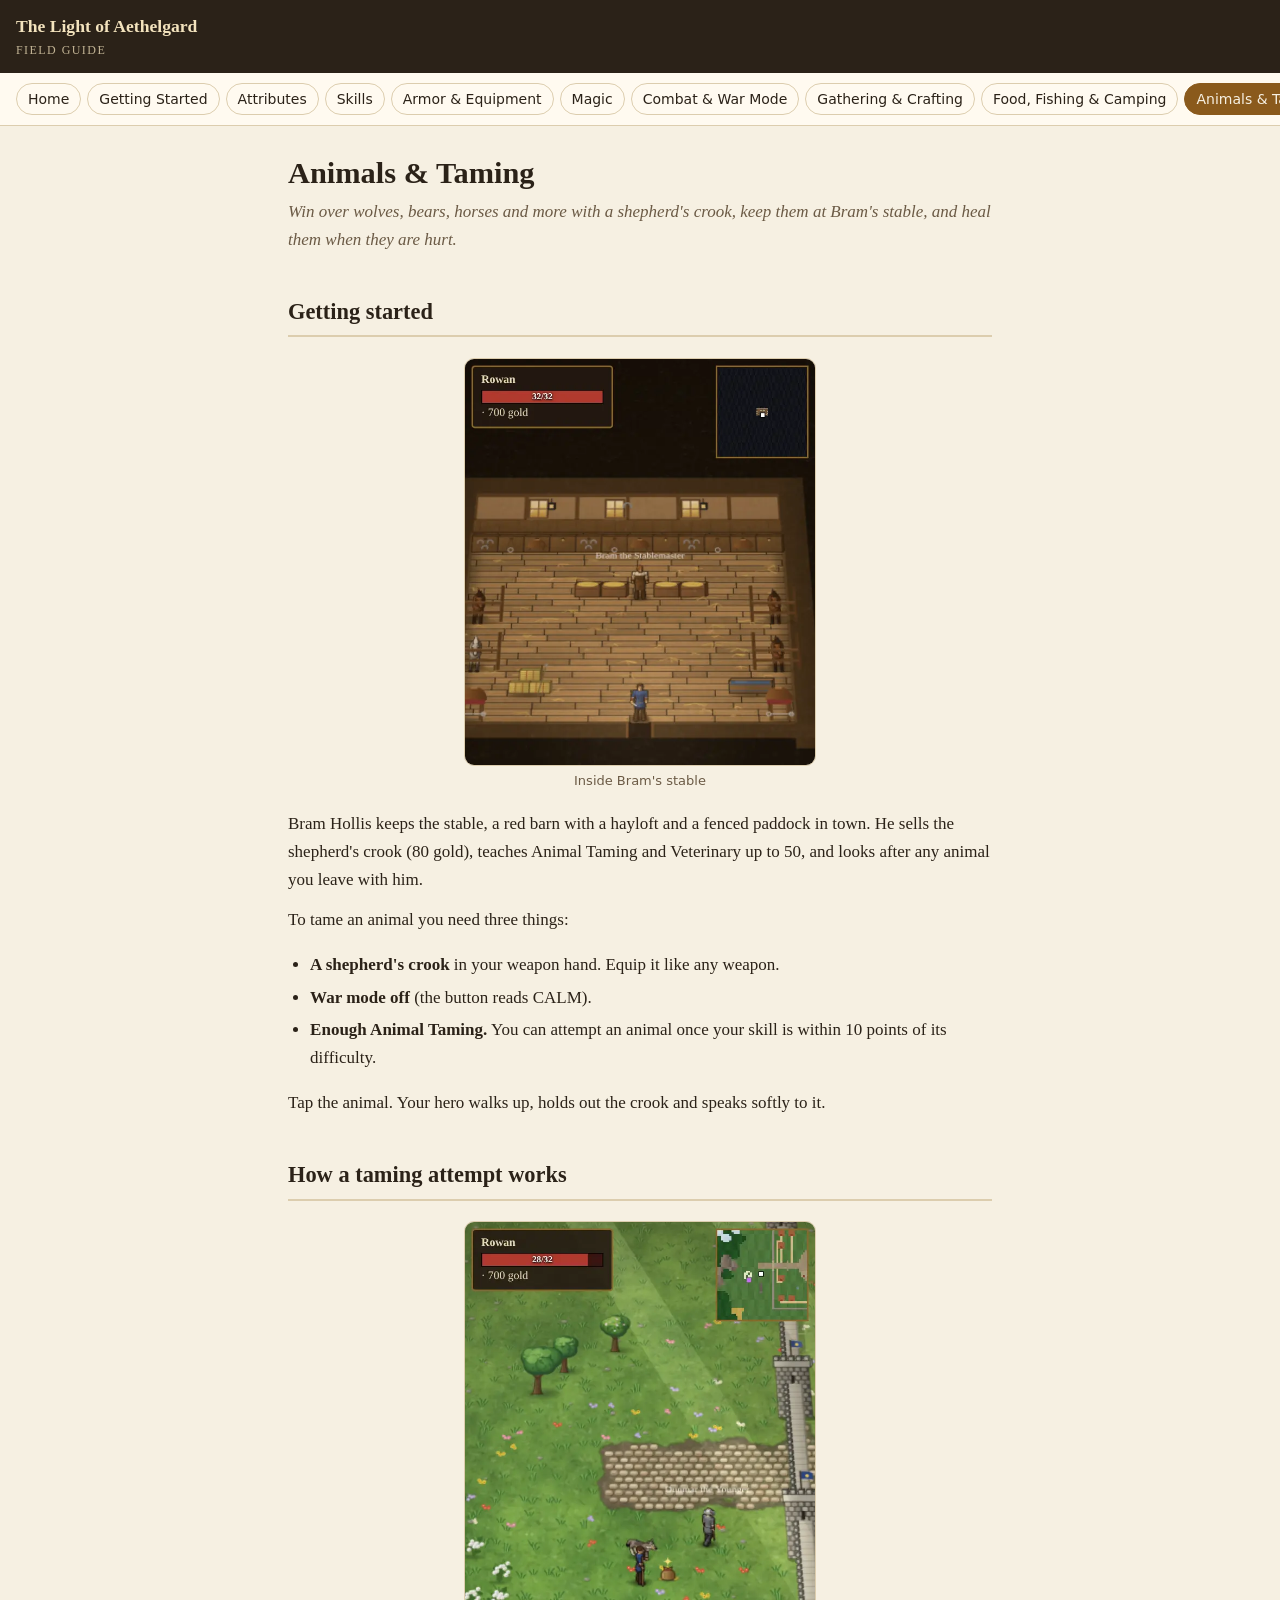
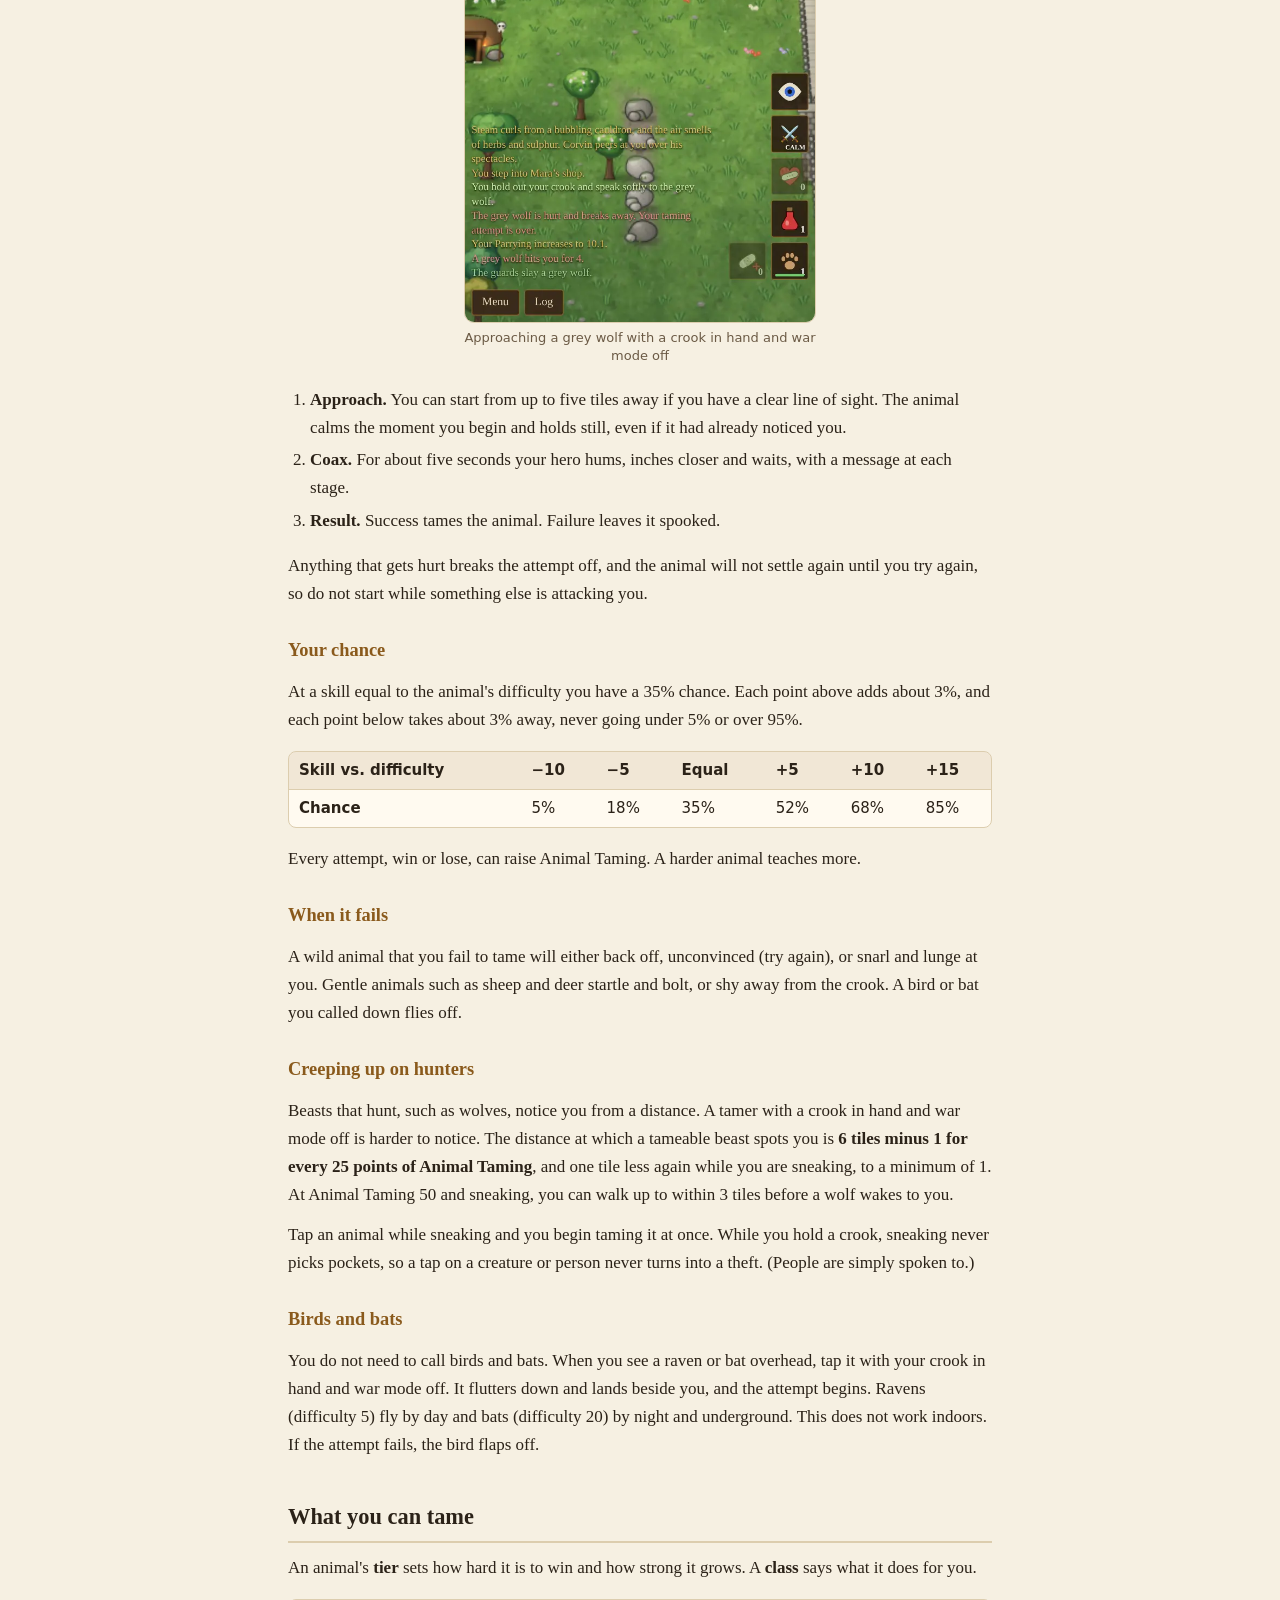
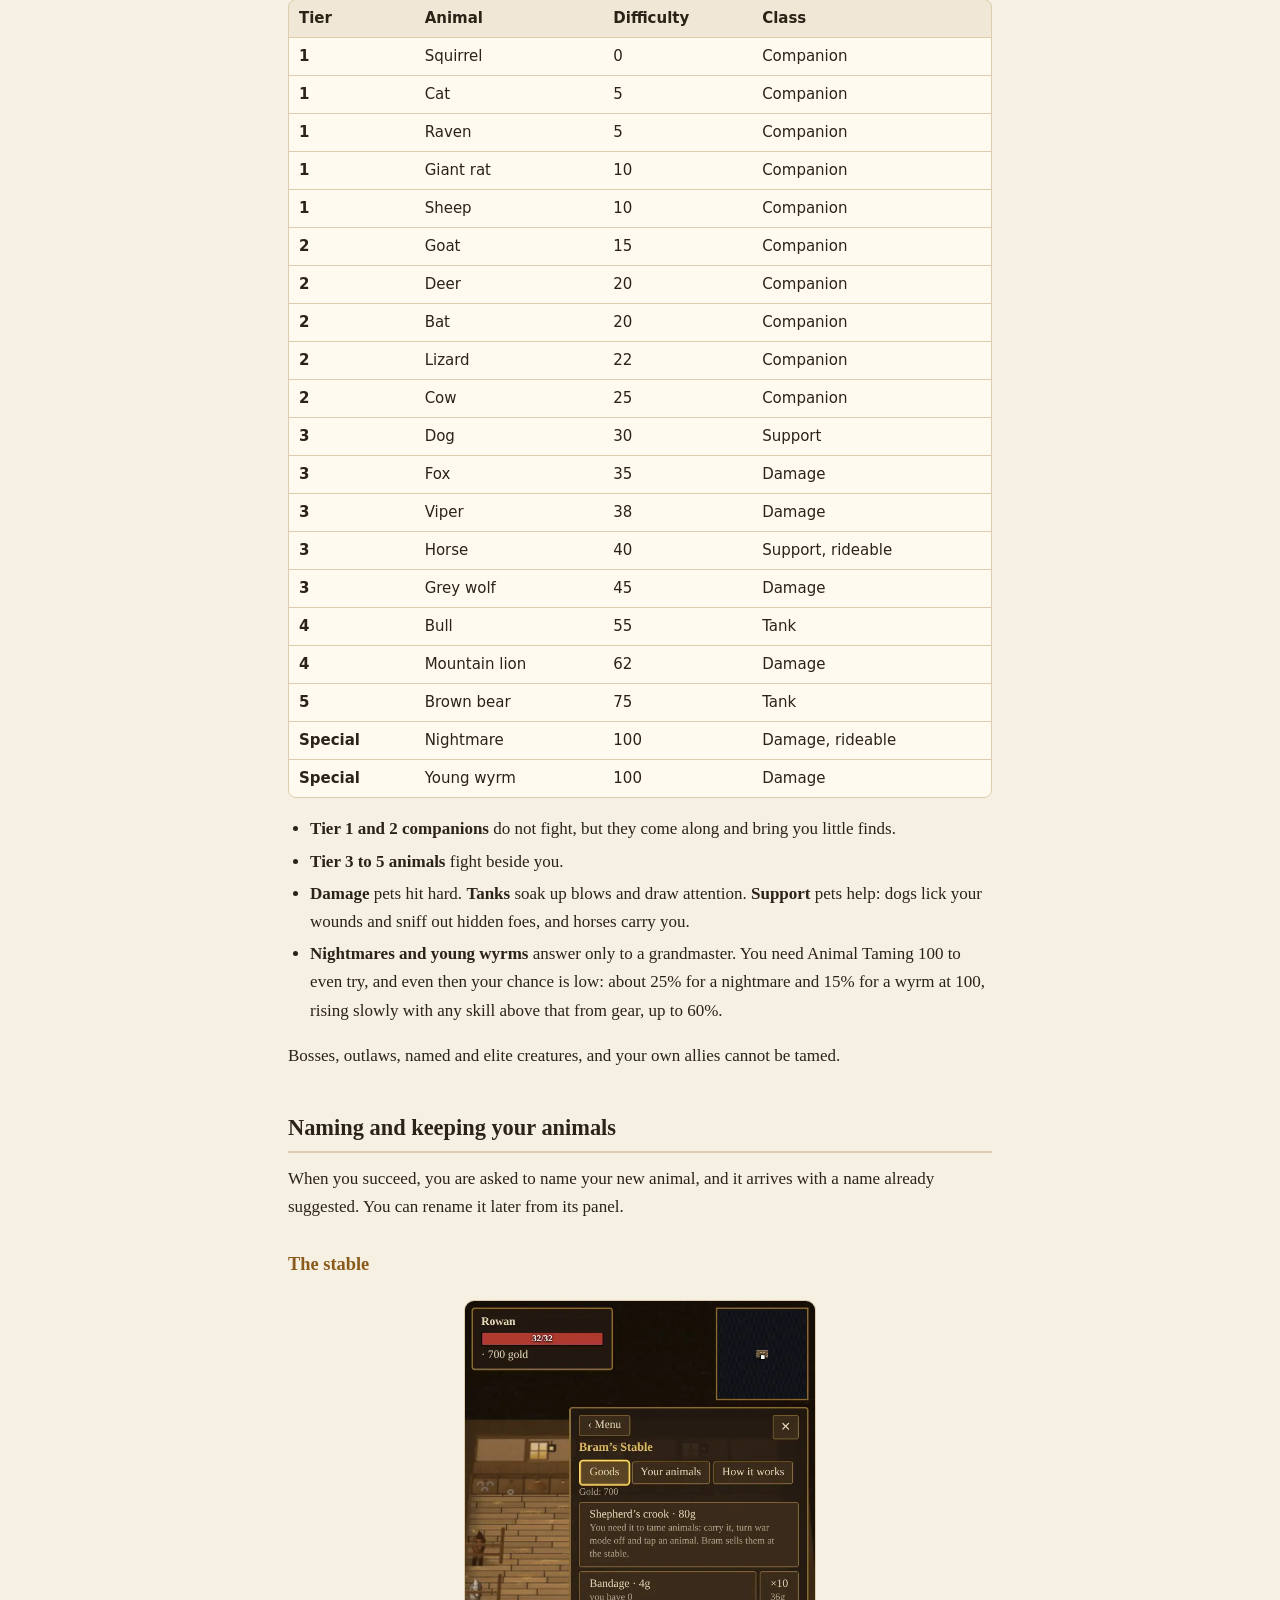
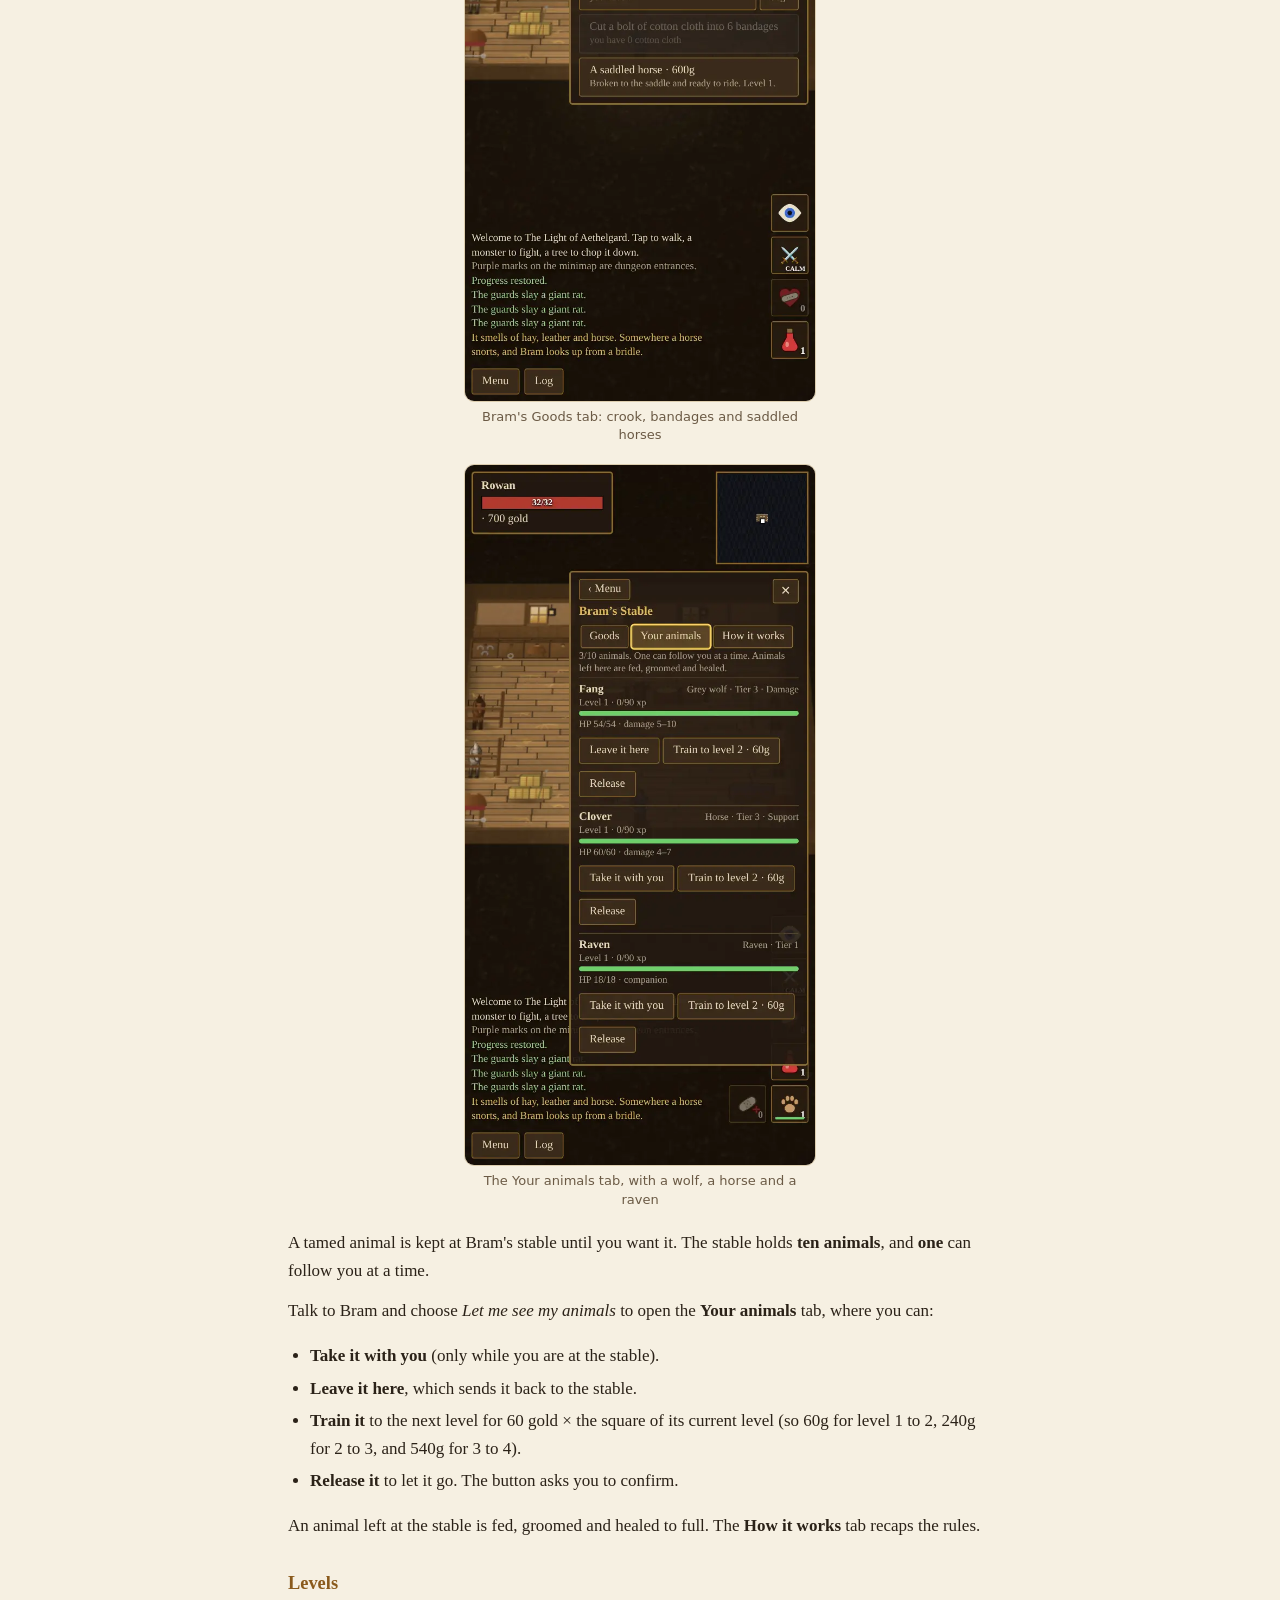
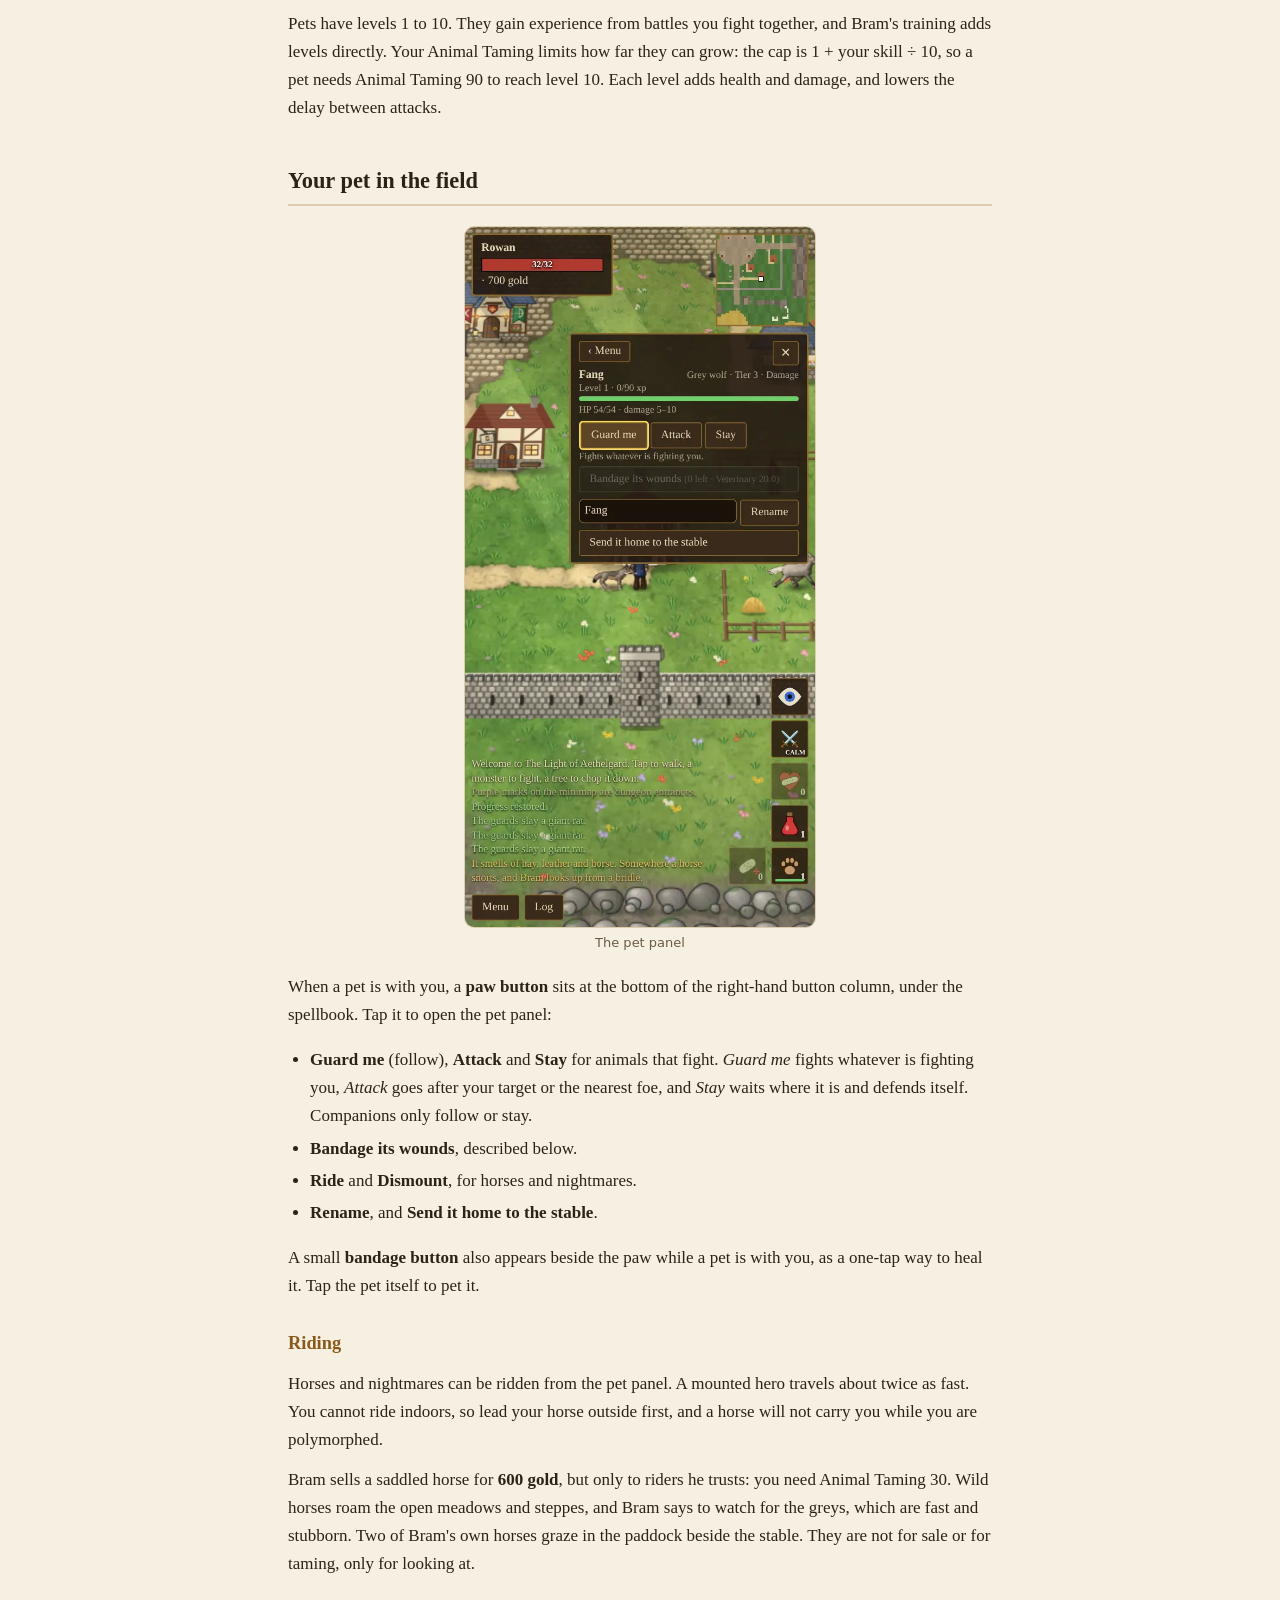
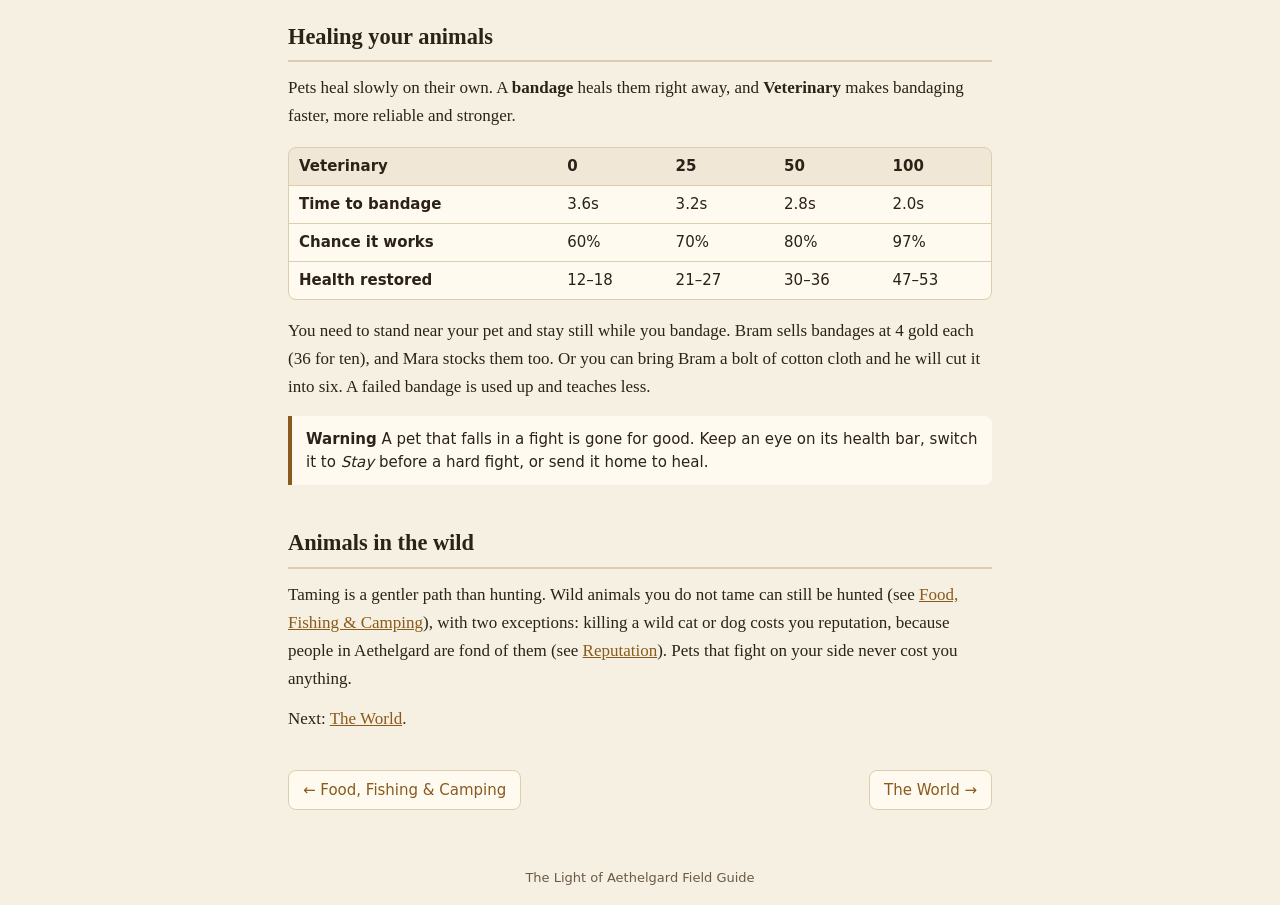
==== animals.html @ 57de9edd "Wiki rewrite with new screenshots" ====
<!doctype html><html lang="en"><head><meta charset="utf-8"><meta name="viewport" content="width=device-width,initial-scale=1"><title>Animals &amp; Taming · The Light of Aethelgard Field Guide</title><meta name="description" content="Win over wolves, bears, horses and more with a shepherd&#x27;s crook, keep them at Bram&#x27;s stable, and heal them when they are hurt."><link rel="stylesheet" href="style.css"></head><body>
<header><a class="brand" href="index.html">The Light of Aethelgard<span>Field Guide</span></a></header>
<nav class="chap"><a href="index.html">Home</a><a href="getting-started.html">Getting Started</a><a href="attributes.html">Attributes</a><a href="skills.html">Skills</a><a href="equipment.html">Armor & Equipment</a><a href="magic.html">Magic</a><a href="combat.html">Combat & War Mode</a><a href="crafting.html">Gathering & Crafting</a><a href="survival.html">Food, Fishing & Camping</a><a href="animals.html" class=on>Animals & Taming</a><a href="world.html">The World</a><a href="reputation.html">Reputation</a><a href="people.html">People of Aethelgard</a></nav><main><h1>Animals &amp; Taming</h1><p class="lead">Win over wolves, bears, horses and more with a shepherd&#x27;s crook, keep them at Bram&#x27;s stable, and heal them when they are hurt.</p>
<h2>Getting started</h2>
<figure><img src="in_stable.webp" alt="Inside Bram&#x27;s stable" loading="lazy"><figcaption>Inside Bram&#x27;s stable</figcaption></figure>
<p>Bram Hollis keeps the stable, a red barn with a hayloft and a fenced paddock in town. He sells the shepherd's crook (80 gold), teaches Animal Taming and Veterinary up to 50, and looks after any animal you leave with him.</p>
<p>To tame an animal you need three things:</p>
<ul><li><b>A shepherd's crook</b> in your weapon hand. Equip it like any weapon.</li><li><b>War mode off</b> (the button reads CALM).</li><li><b>Enough Animal Taming.</b> You can attempt an animal once your skill is within 10 points of its difficulty.</li></ul>
<p>Tap the animal. Your hero walks up, holds out the crook and speaks softly to it.</p>
<h2>How a taming attempt works</h2>
<figure><img src="taming.webp" alt="Approaching a grey wolf with a crook in hand and war mode off" loading="lazy"><figcaption>Approaching a grey wolf with a crook in hand and war mode off</figcaption></figure>
<ol><li><b>Approach.</b> You can start from up to five tiles away if you have a clear line of sight. The animal calms the moment you begin and holds still, even if it had already noticed you.</li><li><b>Coax.</b> For about five seconds your hero hums, inches closer and waits, with a message at each stage.</li><li><b>Result.</b> Success tames the animal. Failure leaves it spooked.</li></ol>
<p>Anything that gets hurt breaks the attempt off, and the animal will not settle again until you try again, so do not start while something else is attacking you.</p>
<h3>Your chance</h3>
<p>At a skill equal to the animal's difficulty you have a 35% chance. Each point above adds about 3%, and each point below takes about 3% away, never going under 5% or over 95%.</p>
<div class="tbl"><table><thead><tr><th>Skill vs. difficulty</th><th>−10</th><th>−5</th><th>Equal</th><th>+5</th><th>+10</th><th>+15</th></tr></thead><tbody><tr><td>Chance</td><td>5%</td><td>18%</td><td>35%</td><td>52%</td><td>68%</td><td>85%</td></tr></tbody></table></div>
<p>Every attempt, win or lose, can raise Animal Taming. A harder animal teaches more.</p>
<h3>When it fails</h3>
<p>A wild animal that you fail to tame will either back off, unconvinced (try again), or snarl and lunge at you. Gentle animals such as sheep and deer startle and bolt, or shy away from the crook. A bird or bat you called down flies off.</p>
<h3>Creeping up on hunters</h3>
<p>Beasts that hunt, such as wolves, notice you from a distance. A tamer with a crook in hand and war mode off is harder to notice. The distance at which a tameable beast spots you is <b>6 tiles minus 1 for every 25 points of Animal Taming</b>, and one tile less again while you are sneaking, to a minimum of 1. At Animal Taming 50 and sneaking, you can walk up to within 3 tiles before a wolf wakes to you.</p>
<p>Tap an animal while sneaking and you begin taming it at once. While you hold a crook, sneaking never picks pockets, so a tap on a creature or person never turns into a theft. (People are simply spoken to.)</p>
<h3>Birds and bats</h3>
<p>You do not need to call birds and bats. When you see a raven or bat overhead, tap it with your crook in hand and war mode off. It flutters down and lands beside you, and the attempt begins. Ravens (difficulty 5) fly by day and bats (difficulty 20) by night and underground. This does not work indoors. If the attempt fails, the bird flaps off.</p>
<h2>What you can tame</h2>
<p>An animal's <b>tier</b> sets how hard it is to win and how strong it grows. A <b>class</b> says what it does for you.</p>
<div class="tbl"><table><thead><tr><th>Tier</th><th>Animal</th><th>Difficulty</th><th>Class</th></tr></thead><tbody><tr><td>1</td><td>Squirrel</td><td>0</td><td>Companion</td></tr><tr><td>1</td><td>Cat</td><td>5</td><td>Companion</td></tr><tr><td>1</td><td>Raven</td><td>5</td><td>Companion</td></tr><tr><td>1</td><td>Giant rat</td><td>10</td><td>Companion</td></tr><tr><td>1</td><td>Sheep</td><td>10</td><td>Companion</td></tr><tr><td>2</td><td>Goat</td><td>15</td><td>Companion</td></tr><tr><td>2</td><td>Deer</td><td>20</td><td>Companion</td></tr><tr><td>2</td><td>Bat</td><td>20</td><td>Companion</td></tr><tr><td>2</td><td>Lizard</td><td>22</td><td>Companion</td></tr><tr><td>2</td><td>Cow</td><td>25</td><td>Companion</td></tr><tr><td>3</td><td>Dog</td><td>30</td><td>Support</td></tr><tr><td>3</td><td>Fox</td><td>35</td><td>Damage</td></tr><tr><td>3</td><td>Viper</td><td>38</td><td>Damage</td></tr><tr><td>3</td><td>Horse</td><td>40</td><td>Support, rideable</td></tr><tr><td>3</td><td>Grey wolf</td><td>45</td><td>Damage</td></tr><tr><td>4</td><td>Bull</td><td>55</td><td>Tank</td></tr><tr><td>4</td><td>Mountain lion</td><td>62</td><td>Damage</td></tr><tr><td>5</td><td>Brown bear</td><td>75</td><td>Tank</td></tr><tr><td>Special</td><td>Nightmare</td><td>100</td><td>Damage, rideable</td></tr><tr><td>Special</td><td>Young wyrm</td><td>100</td><td>Damage</td></tr></tbody></table></div>
<ul><li><b>Tier 1 and 2 companions</b> do not fight, but they come along and bring you little finds.</li><li><b>Tier 3 to 5 animals</b> fight beside you.</li><li><b>Damage</b> pets hit hard. <b>Tanks</b> soak up blows and draw attention. <b>Support</b> pets help: dogs lick your wounds and sniff out hidden foes, and horses carry you.</li><li><b>Nightmares and young wyrms</b> answer only to a grandmaster. You need Animal Taming 100 to even try, and even then your chance is low: about 25% for a nightmare and 15% for a wyrm at 100, rising slowly with any skill above that from gear, up to 60%.</li></ul>
<p>Bosses, outlaws, named and elite creatures, and your own allies cannot be tamed.</p>
<h2>Naming and keeping your animals</h2>
<p>When you succeed, you are asked to name your new animal, and it arrives with a name already suggested. You can rename it later from its panel.</p>
<h3>The stable</h3>
<figure><img src="stable_goods.webp" alt="Bram&#x27;s Goods tab: crook, bandages and saddled horses" loading="lazy"><figcaption>Bram&#x27;s Goods tab: crook, bandages and saddled horses</figcaption></figure>
<figure><img src="stable_animals.webp" alt="The Your animals tab, with a wolf, a horse and a raven" loading="lazy"><figcaption>The Your animals tab, with a wolf, a horse and a raven</figcaption></figure>
<p>A tamed animal is kept at Bram's stable until you want it. The stable holds <b>ten animals</b>, and <b>one</b> can follow you at a time.</p>
<p>Talk to Bram and choose <i>Let me see my animals</i> to open the <b>Your animals</b> tab, where you can:</p>
<ul><li><b>Take it with you</b> (only while you are at the stable).</li><li><b>Leave it here</b>, which sends it back to the stable.</li><li><b>Train it</b> to the next level for 60 gold × the square of its current level (so 60g for level 1 to 2, 240g for 2 to 3, and 540g for 3 to 4).</li><li><b>Release it</b> to let it go. The button asks you to confirm.</li></ul>
<p>An animal left at the stable is fed, groomed and healed to full. The <b>How it works</b> tab recaps the rules.</p>
<h3>Levels</h3>
<p>Pets have levels 1 to 10. They gain experience from battles you fight together, and Bram's training adds levels directly. Your Animal Taming limits how far they can grow: the cap is 1 + your skill ÷ 10, so a pet needs Animal Taming 90 to reach level 10. Each level adds health and damage, and lowers the delay between attacks.</p>
<h2>Your pet in the field</h2>
<figure><img src="pet_panel.webp" alt="The pet panel" loading="lazy"><figcaption>The pet panel</figcaption></figure>
<p>When a pet is with you, a <b>paw button</b> sits at the bottom of the right-hand button column, under the spellbook. Tap it to open the pet panel:</p>
<ul><li><b>Guard me</b> (follow), <b>Attack</b> and <b>Stay</b> for animals that fight. <i>Guard me</i> fights whatever is fighting you, <i>Attack</i> goes after your target or the nearest foe, and <i>Stay</i> waits where it is and defends itself. Companions only follow or stay.</li><li><b>Bandage its wounds</b>, described below.</li><li><b>Ride</b> and <b>Dismount</b>, for horses and nightmares.</li><li><b>Rename</b>, and <b>Send it home to the stable</b>.</li></ul>
<p>A small <b>bandage button</b> also appears beside the paw while a pet is with you, as a one-tap way to heal it. Tap the pet itself to pet it.</p>
<h3>Riding</h3>
<p>Horses and nightmares can be ridden from the pet panel. A mounted hero travels about twice as fast. You cannot ride indoors, so lead your horse outside first, and a horse will not carry you while you are polymorphed.</p>
<p>Bram sells a saddled horse for <b>600 gold</b>, but only to riders he trusts: you need Animal Taming 30. Wild horses roam the open meadows and steppes, and Bram says to watch for the greys, which are fast and stubborn. Two of Bram's own horses graze in the paddock beside the stable. They are not for sale or for taming, only for looking at.</p>
<h2>Healing your animals</h2>
<p>Pets heal slowly on their own. A <b>bandage</b> heals them right away, and <b>Veterinary</b> makes bandaging faster, more reliable and stronger.</p>
<div class="tbl"><table><thead><tr><th>Veterinary</th><th>0</th><th>25</th><th>50</th><th>100</th></tr></thead><tbody><tr><td>Time to bandage</td><td>3.6s</td><td>3.2s</td><td>2.8s</td><td>2.0s</td></tr><tr><td>Chance it works</td><td>60%</td><td>70%</td><td>80%</td><td>97%</td></tr><tr><td>Health restored</td><td>12–18</td><td>21–27</td><td>30–36</td><td>47–53</td></tr></tbody></table></div>
<p>You need to stand near your pet and stay still while you bandage. Bram sells bandages at 4 gold each (36 for ten), and Mara stocks them too. Or you can bring Bram a bolt of cotton cloth and he will cut it into six. A failed bandage is used up and teaches less.</p>
<div class="note"><b>Warning</b> A pet that falls in a fight is gone for good. Keep an eye on its health bar, switch it to <i>Stay</i> before a hard fight, or send it home to heal.</div>
<h2>Animals in the wild</h2>
<p>Taming is a gentler path than hunting. Wild animals you do not tame can still be hunted (see <a href="survival.html">Food, Fishing & Camping</a>), with two exceptions: killing a wild cat or dog costs you reputation, because people in Aethelgard are fond of them (see <a href="reputation.html">Reputation</a>). Pets that fight on your side never cost you anything.</p>
<p>Next: <a href="world.html">The World</a>.</p>
<div class="pn"><a class="prev" href="survival.html">← Food, Fishing & Camping</a><a class="next" href="world.html">The World →</a></div></main><footer>The Light of Aethelgard Field Guide</footer></body></html>
---- style.css ----
:root{--bg:#f6f0e2;--fg:#2b2218;--mut:#6b5a45;--acc:#8a5a1c;--card:#fffaf0;--line:#dccdae;--hd:#2b2218;--hdfg:#f3e3bd}
@media(prefers-color-scheme:dark){:root{--bg:#17120c;--fg:#eadfc8;--mut:#a89878;--acc:#e0b060;--card:#211a11;--line:#3a2e1e;--hd:#0f0b07;--hdfg:#f3e3bd}}
*{box-sizing:border-box}html{-webkit-text-size-adjust:100%}
body{margin:0;background:var(--bg);color:var(--fg);font:17px/1.65 Georgia,"Times New Roman",serif}
header{background:var(--hd);padding:12px 16px}
.brand{color:var(--hdfg);text-decoration:none;font-weight:bold;font-size:1.1rem}
.brand span{display:block;font-size:.75rem;font-weight:normal;letter-spacing:.12em;text-transform:uppercase;opacity:.75}
.chap{display:flex;gap:6px;overflow-x:auto;padding:10px 16px;border-bottom:1px solid var(--line);background:var(--card);white-space:nowrap}
.chap a{font:14px/1 system-ui,sans-serif;padding:8px 11px;border:1px solid var(--line);border-radius:999px;color:var(--fg);text-decoration:none}
.chap a.on{background:var(--acc);border-color:var(--acc);color:var(--bg)}
main{max-width:46rem;margin:0 auto;padding:20px 16px 40px}
h1{font-size:1.9rem;line-height:1.2;margin:.3em 0 .2em}
.lead{color:var(--mut);font-style:italic;margin-top:0}
h2{font-size:1.4rem;margin:1.8em 0 .4em;padding-bottom:.2em;border-bottom:2px solid var(--line)}
h3{font-size:1.15rem;margin:1.5em 0 .3em;color:var(--acc)}
a{color:var(--acc)}p{margin:.7em 0}ul,ol{padding-left:1.3em}li{margin:.25em 0}
.tbl{overflow-x:auto;margin:1em 0;border:1px solid var(--line);border-radius:8px;background:var(--card)}
table{border-collapse:collapse;width:100%;font:15px/1.4 system-ui,sans-serif}
th,td{padding:8px 10px;text-align:left;vertical-align:top;border-bottom:1px solid var(--line)}
th{background:rgba(138,90,28,.12);white-space:nowrap}tr:last-child td{border-bottom:0}
td:first-child{font-weight:600}
.note{margin:1em 0;padding:12px 14px;border-left:4px solid var(--acc);background:var(--card);border-radius:0 8px 8px 0;font:15px/1.5 system-ui,sans-serif}
.pn{display:flex;justify-content:space-between;gap:12px;margin-top:2.5em;font:15px system-ui,sans-serif}
.pn a{padding:10px 14px;border:1px solid var(--line);border-radius:8px;background:var(--card);text-decoration:none}
footer{text-align:center;color:var(--mut);font:13px system-ui,sans-serif;padding:20px}
figure{margin:1.2em auto;text-align:center;max-width:22rem}figure img{width:100%;height:auto;border-radius:10px;border:1px solid var(--line);display:block}figcaption{font:13px/1.4 system-ui,sans-serif;color:var(--mut);margin-top:6px}
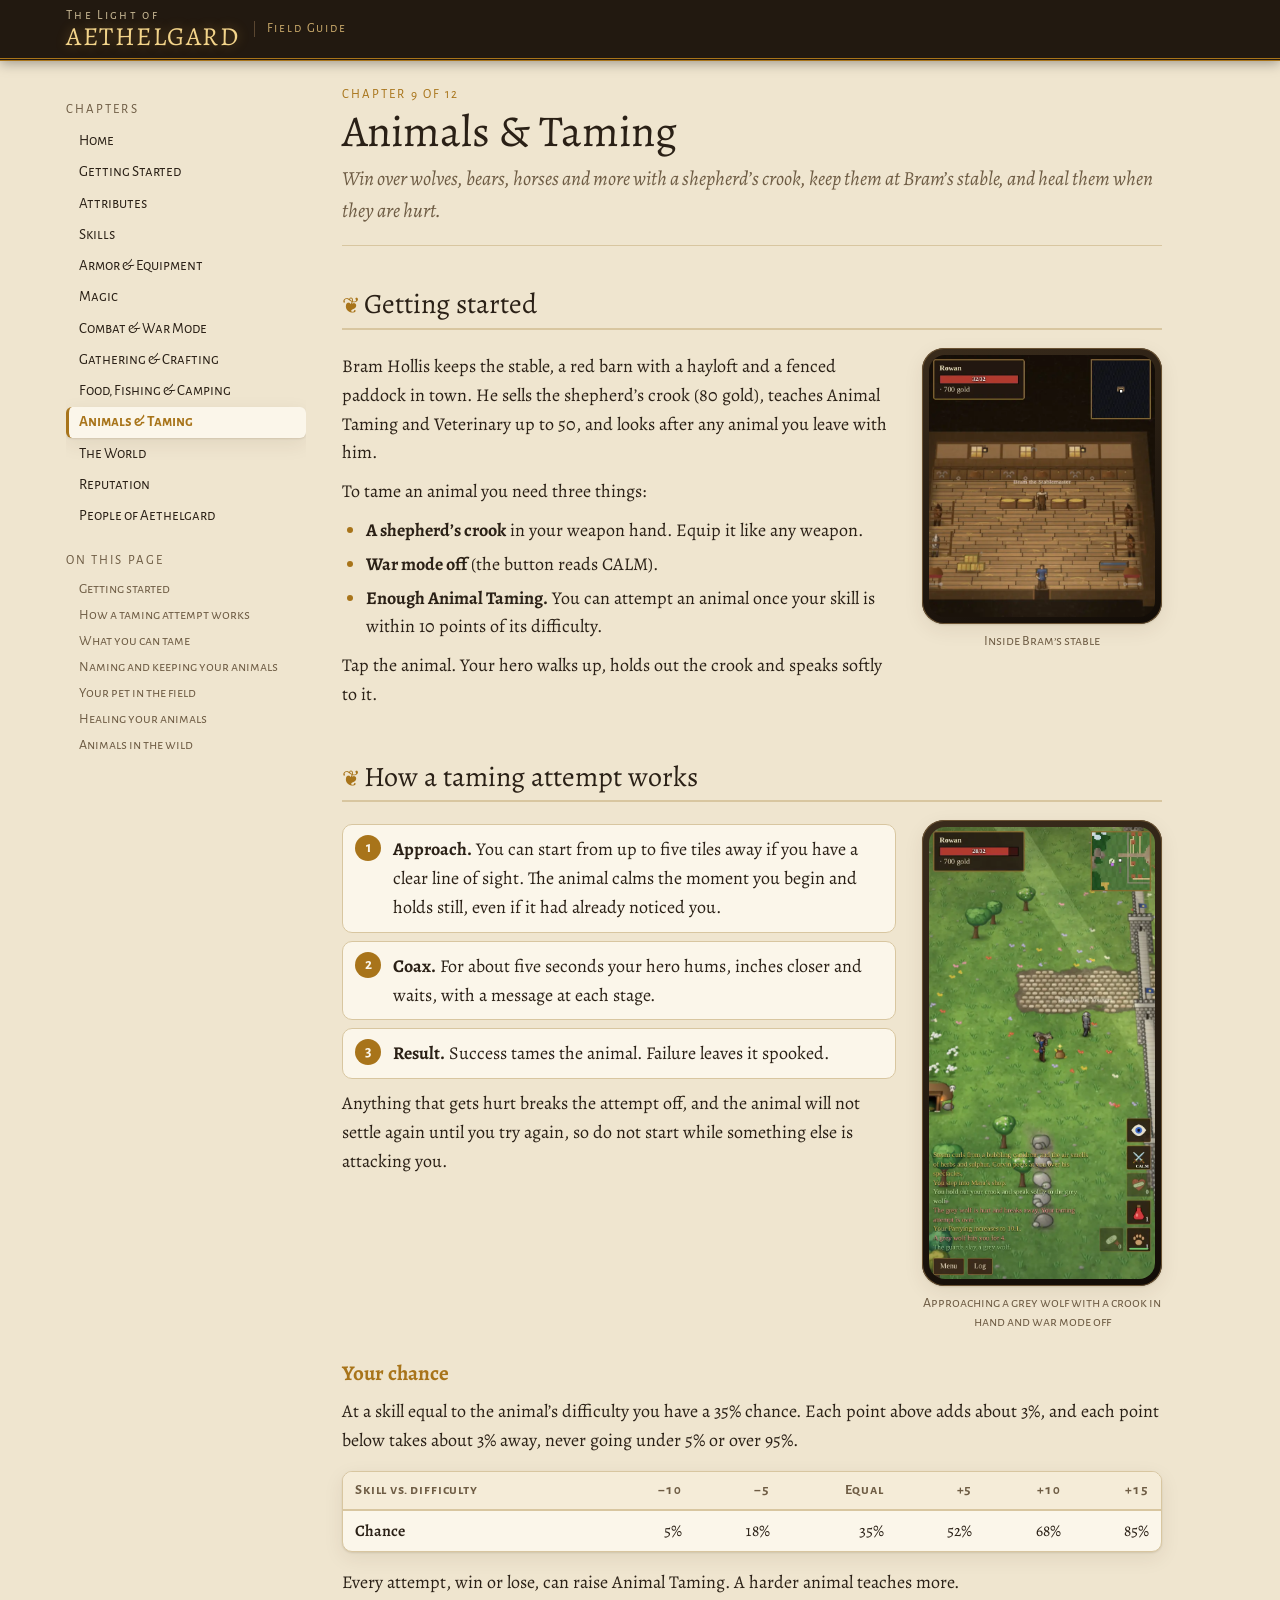
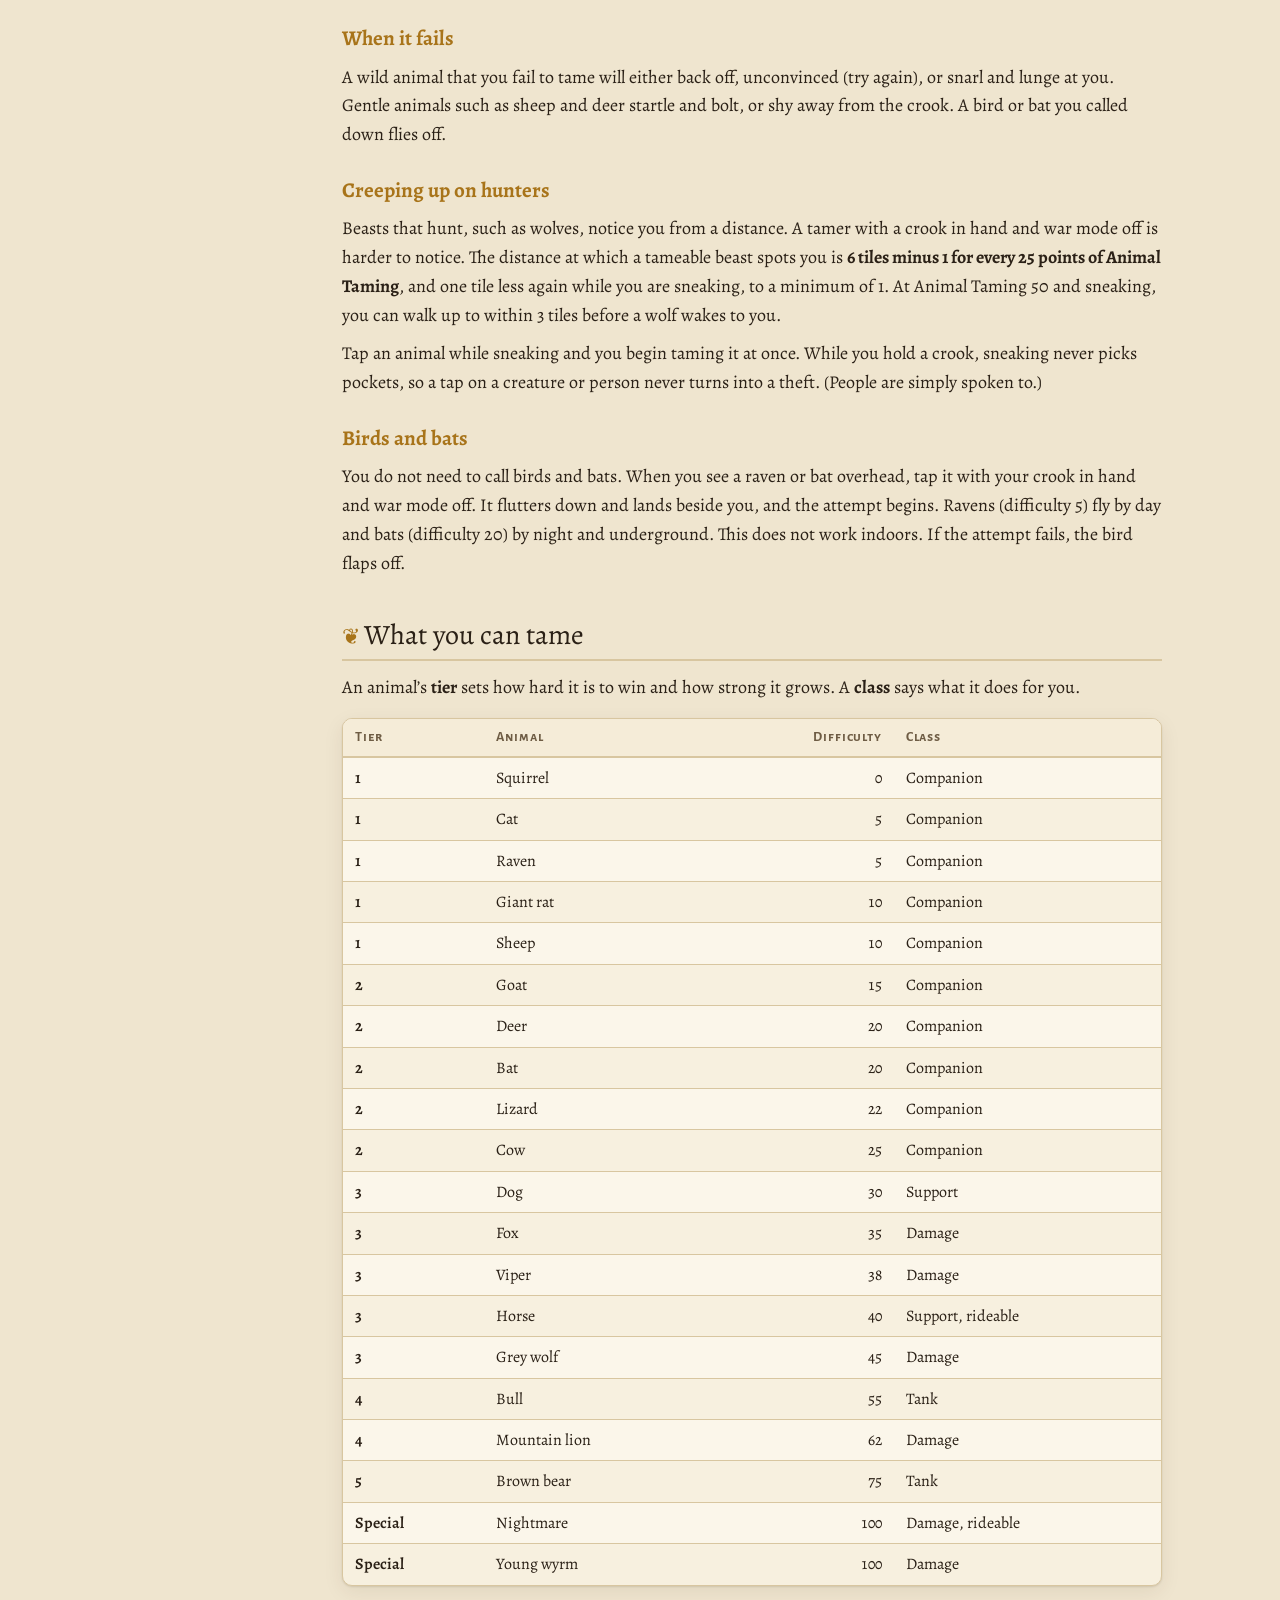
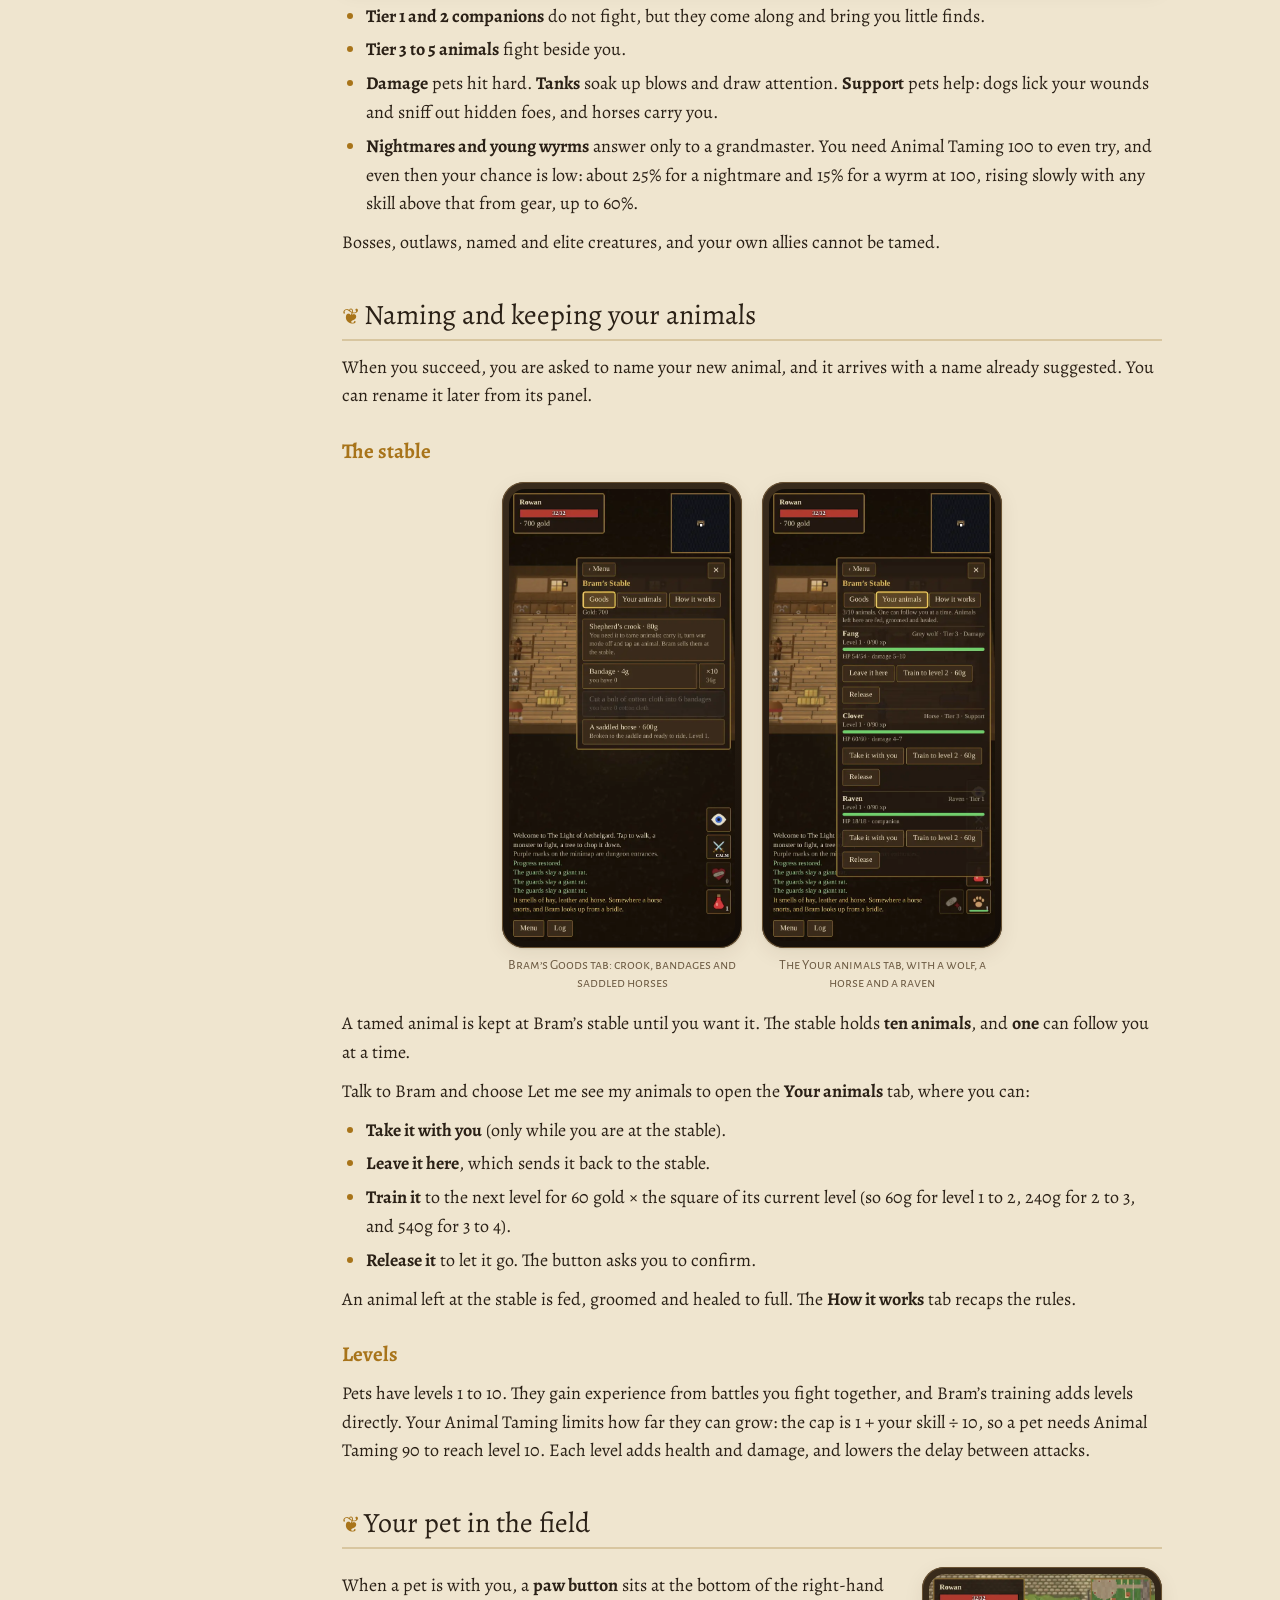
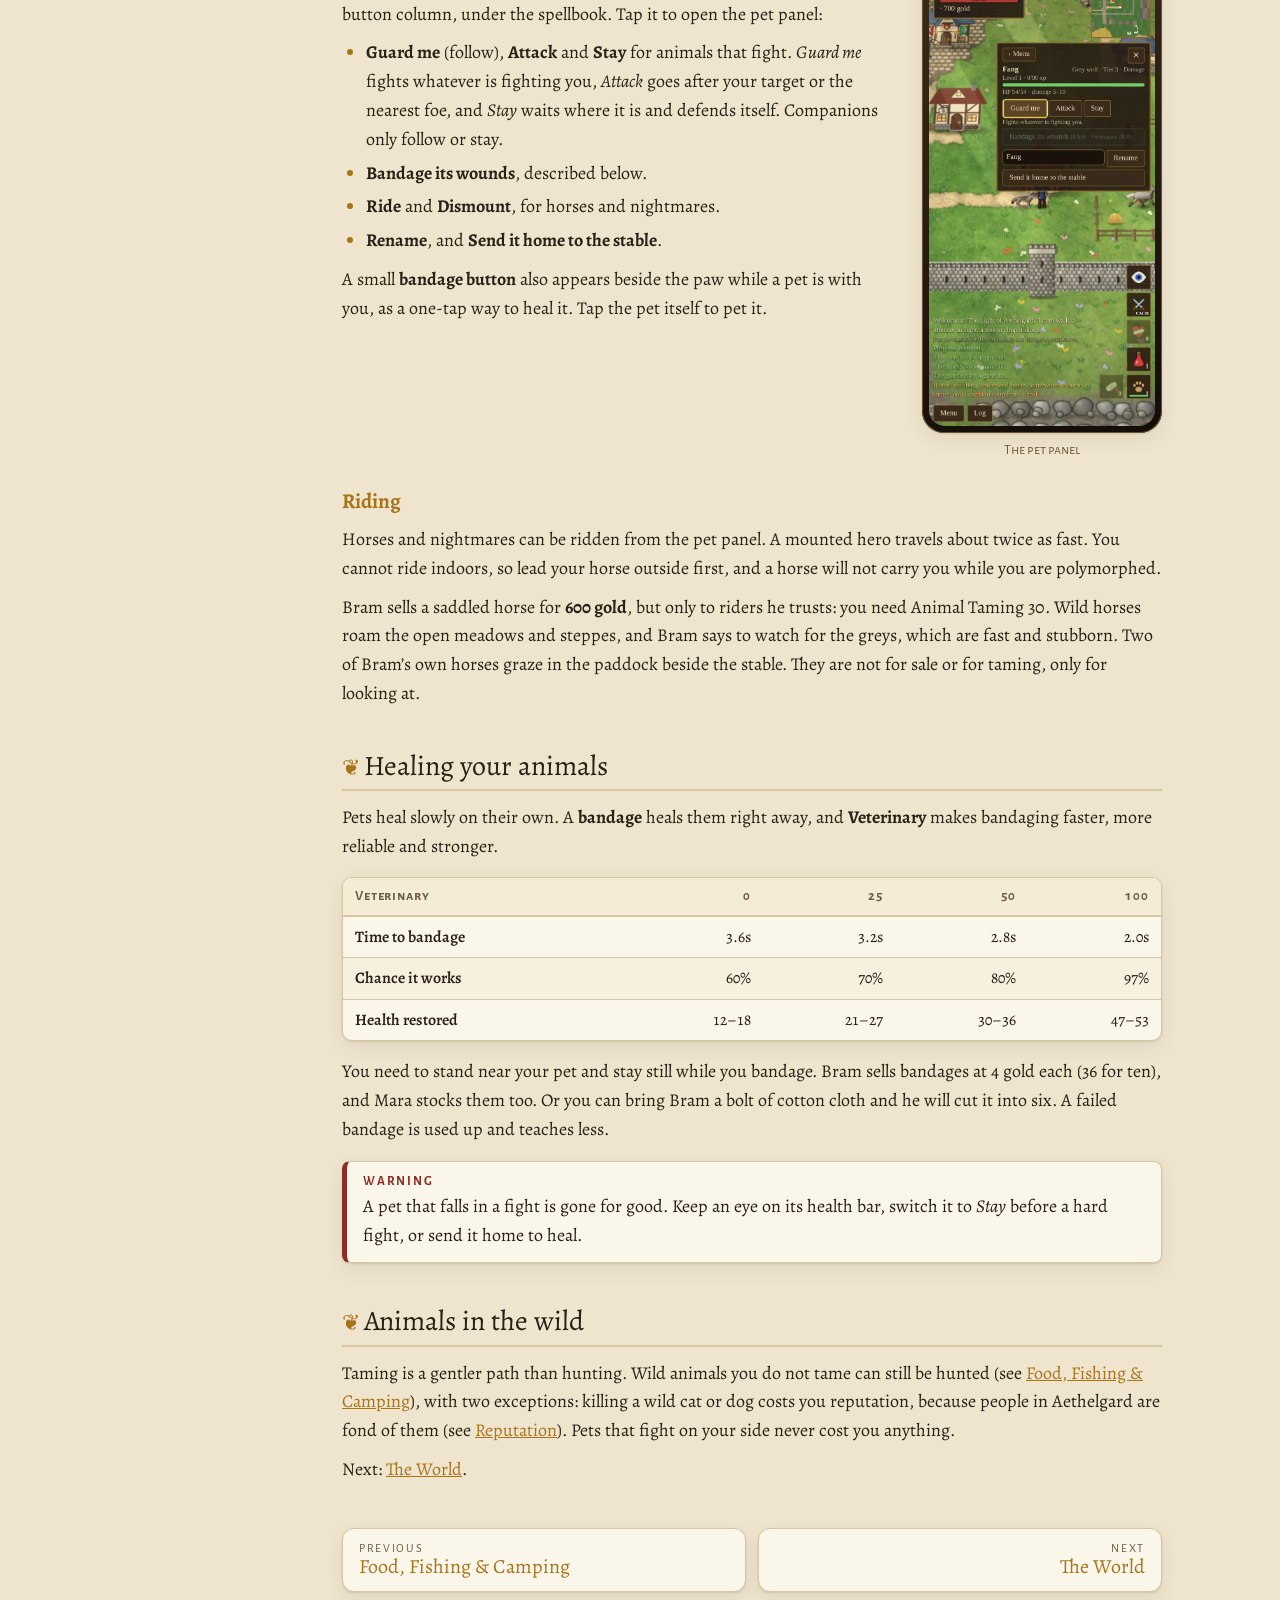
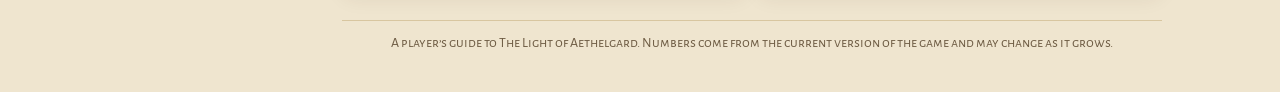
==== commit 88fdcf0e: "Add files via upload" ====
--- a/animals.html
+++ b/animals.html
@@ -1,57 +1,71 @@
-<!doctype html><html lang="en"><head><meta charset="utf-8"><meta name="viewport" content="width=device-width,initial-scale=1"><title>Animals &amp; Taming · The Light of Aethelgard Field Guide</title><meta name="description" content="Win over wolves, bears, horses and more with a shepherd&#x27;s crook, keep them at Bram&#x27;s stable, and heal them when they are hurt."><link rel="stylesheet" href="style.css"></head><body>
-<header><a class="brand" href="index.html">The Light of Aethelgard<span>Field Guide</span></a></header>
-<nav class="chap"><a href="index.html">Home</a><a href="getting-started.html">Getting Started</a><a href="attributes.html">Attributes</a><a href="skills.html">Skills</a><a href="equipment.html">Armor & Equipment</a><a href="magic.html">Magic</a><a href="combat.html">Combat & War Mode</a><a href="crafting.html">Gathering & Crafting</a><a href="survival.html">Food, Fishing & Camping</a><a href="animals.html" class=on>Animals & Taming</a><a href="world.html">The World</a><a href="reputation.html">Reputation</a><a href="people.html">People of Aethelgard</a></nav><main><h1>Animals &amp; Taming</h1><p class="lead">Win over wolves, bears, horses and more with a shepherd&#x27;s crook, keep them at Bram&#x27;s stable, and heal them when they are hurt.</p>
-<h2>Getting started</h2>
-<figure><img src="in_stable.webp" alt="Inside Bram&#x27;s stable" loading="lazy"><figcaption>Inside Bram&#x27;s stable</figcaption></figure>
-<p>Bram Hollis keeps the stable, a red barn with a hayloft and a fenced paddock in town. He sells the shepherd's crook (80 gold), teaches Animal Taming and Veterinary up to 50, and looks after any animal you leave with him.</p>
-<p>To tame an animal you need three things:</p>
-<ul><li><b>A shepherd's crook</b> in your weapon hand. Equip it like any weapon.</li><li><b>War mode off</b> (the button reads CALM).</li><li><b>Enough Animal Taming.</b> You can attempt an animal once your skill is within 10 points of its difficulty.</li></ul>
-<p>Tap the animal. Your hero walks up, holds out the crook and speaks softly to it.</p>
-<h2>How a taming attempt works</h2>
-<figure><img src="taming.webp" alt="Approaching a grey wolf with a crook in hand and war mode off" loading="lazy"><figcaption>Approaching a grey wolf with a crook in hand and war mode off</figcaption></figure>
-<ol><li><b>Approach.</b> You can start from up to five tiles away if you have a clear line of sight. The animal calms the moment you begin and holds still, even if it had already noticed you.</li><li><b>Coax.</b> For about five seconds your hero hums, inches closer and waits, with a message at each stage.</li><li><b>Result.</b> Success tames the animal. Failure leaves it spooked.</li></ol>
-<p>Anything that gets hurt breaks the attempt off, and the animal will not settle again until you try again, so do not start while something else is attacking you.</p>
-<h3>Your chance</h3>
-<p>At a skill equal to the animal's difficulty you have a 35% chance. Each point above adds about 3%, and each point below takes about 3% away, never going under 5% or over 95%.</p>
-<div class="tbl"><table><thead><tr><th>Skill vs. difficulty</th><th>−10</th><th>−5</th><th>Equal</th><th>+5</th><th>+10</th><th>+15</th></tr></thead><tbody><tr><td>Chance</td><td>5%</td><td>18%</td><td>35%</td><td>52%</td><td>68%</td><td>85%</td></tr></tbody></table></div>
+<!doctype html>
+<html lang="en">
+<head>
+<meta charset="utf-8">
+<meta name="viewport" content="width=device-width, initial-scale=1, viewport-fit=cover">
+<title>Animals &amp; Taming · Aethelgard Field Guide</title>
+<meta name="description" content="Win over wolves, bears, horses and more with a shepherd&#x27;s crook, keep them at Bram&#x27;s stable, and heal them when they are hurt.">
+<link rel="preconnect" href="https://fonts.googleapis.com"><link rel="preconnect" href="https://fonts.gstatic.com" crossorigin><link rel="stylesheet" href="https://fonts.googleapis.com/css2?family=Alegreya:ital,wght@0,400;0,600;0,700;1,400&family=Alegreya+Sans+SC:wght@400;600&family=IM+Fell+English+SC&display=swap">
+<link rel="stylesheet" href="style.css">
+</head>
+<body>
+<header class="top"><div class="top-in">
+<a class="mark" href="index.html"><small>The Light of</small><b>AETHELGARD</b></a>
+<span class="tag">Field Guide</span><span class="sp"></span>
+<label class="picker"><select aria-label="Go to page" onchange="location.href=this.value"><option value="index.html">Home</option><option value="getting-started.html">Getting Started</option><option value="attributes.html">Attributes</option><option value="skills.html">Skills</option><option value="equipment.html">Armor &amp; Equipment</option><option value="magic.html">Magic</option><option value="combat.html">Combat &amp; War Mode</option><option value="crafting.html">Gathering &amp; Crafting</option><option value="survival.html">Food, Fishing &amp; Camping</option><option value="animals.html" selected>Animals &amp; Taming</option><option value="world.html">The World</option><option value="reputation.html">Reputation</option><option value="people.html">People of Aethelgard</option></select></label>
+</div></header>
+<div class="wrap">
+<aside class="rail"><h2>Chapters</h2><ol><li><a href="index.html">Home</a></li><li><a href="getting-started.html">Getting Started</a></li><li><a href="attributes.html">Attributes</a></li><li><a href="skills.html">Skills</a></li><li><a href="equipment.html">Armor &amp; Equipment</a></li><li><a href="magic.html">Magic</a></li><li><a href="combat.html">Combat &amp; War Mode</a></li><li><a href="crafting.html">Gathering &amp; Crafting</a></li><li><a href="survival.html">Food, Fishing &amp; Camping</a></li><li><a href="animals.html" aria-current="page">Animals &amp; Taming</a></li><li><a href="world.html">The World</a></li><li><a href="reputation.html">Reputation</a></li><li><a href="people.html">People of Aethelgard</a></li></ol><h2>On this page</h2><ol class="toc"><li><a href="#getting-started">Getting started</a></li><li><a href="#how-a-taming-attempt-works">How a taming attempt works</a></li><li><a href="#what-you-can-tame">What you can tame</a></li><li><a href="#naming-and-keeping-your-animals">Naming and keeping your animals</a></li><li><a href="#your-pet-in-the-field">Your pet in the field</a></li><li><a href="#healing-your-animals">Healing your animals</a></li><li><a href="#animals-in-the-wild">Animals in the wild</a></li></ol></aside>
+<main>
+<p class="crumb">Chapter 9 of 12</p>
+<h1>Animals &amp; Taming</h1>
+<p class="lede">Win over wolves, bears, horses and more with a shepherd’s crook, keep them at Bram’s stable, and heal them when they are hurt.</p>
+<h2 id="getting-started">Getting started</h2>
+<div class="split"><div><p>Bram Hollis keeps the stable, a red barn with a hayloft and a fenced paddock in town. He sells the shepherd’s crook (80 gold), teaches Animal Taming and Veterinary up to 50, and looks after any animal you leave with him.</p><p>To tame an animal you need three things:</p><ul><li><b>A shepherd’s crook</b> in your weapon hand. Equip it like any weapon.</li><li><b>War mode off</b> (the button reads CALM).</li><li><b>Enough Animal Taming.</b> You can attempt an animal once your skill is within 10 points of its difficulty.</li></ul><p>Tap the animal. Your hero walks up, holds out the crook and speaks softly to it.</p></div><figure class="phone"><div class="scr"><img src="in_stable.webp" alt="Inside Bram&#x27;s stable" loading="lazy"></div><figcaption>Inside Bram’s stable</figcaption></figure></div>
+<h2 id="how-a-taming-attempt-works">How a taming attempt works</h2>
+<div class="split"><div><ol class="steps"><li><b>Approach.</b> You can start from up to five tiles away if you have a clear line of sight. The animal calms the moment you begin and holds still, even if it had already noticed you.</li><li><b>Coax.</b> For about five seconds your hero hums, inches closer and waits, with a message at each stage.</li><li><b>Result.</b> Success tames the animal. Failure leaves it spooked.</li></ol><p>Anything that gets hurt breaks the attempt off, and the animal will not settle again until you try again, so do not start while something else is attacking you.</p></div><figure class="phone"><div class="scr"><img src="taming.webp" alt="Approaching a grey wolf with a crook in hand and war mode off" loading="lazy"></div><figcaption>Approaching a grey wolf with a crook in hand and war mode off</figcaption></figure></div>
+<h3 id="your-chance">Your chance</h3>
+<p>At a skill equal to the animal’s difficulty you have a 35% chance. Each point above adds about 3%, and each point below takes about 3% away, never going under 5% or over 95%.</p>
+<div class="tbl"><table><thead><tr><th>Skill vs. difficulty</th><th class="r">−10</th><th class="r">−5</th><th class="r">Equal</th><th class="r">+5</th><th class="r">+10</th><th class="r">+15</th></tr></thead><tbody><tr><td>Chance</td><td class="r">5%</td><td class="r">18%</td><td class="r">35%</td><td class="r">52%</td><td class="r">68%</td><td class="r">85%</td></tr></tbody></table></div>
 <p>Every attempt, win or lose, can raise Animal Taming. A harder animal teaches more.</p>
-<h3>When it fails</h3>
+<h3 id="when-it-fails">When it fails</h3>
 <p>A wild animal that you fail to tame will either back off, unconvinced (try again), or snarl and lunge at you. Gentle animals such as sheep and deer startle and bolt, or shy away from the crook. A bird or bat you called down flies off.</p>
-<h3>Creeping up on hunters</h3>
+<h3 id="creeping-up-on-hunters">Creeping up on hunters</h3>
 <p>Beasts that hunt, such as wolves, notice you from a distance. A tamer with a crook in hand and war mode off is harder to notice. The distance at which a tameable beast spots you is <b>6 tiles minus 1 for every 25 points of Animal Taming</b>, and one tile less again while you are sneaking, to a minimum of 1. At Animal Taming 50 and sneaking, you can walk up to within 3 tiles before a wolf wakes to you.</p>
 <p>Tap an animal while sneaking and you begin taming it at once. While you hold a crook, sneaking never picks pockets, so a tap on a creature or person never turns into a theft. (People are simply spoken to.)</p>
-<h3>Birds and bats</h3>
+<h3 id="birds-and-bats">Birds and bats</h3>
 <p>You do not need to call birds and bats. When you see a raven or bat overhead, tap it with your crook in hand and war mode off. It flutters down and lands beside you, and the attempt begins. Ravens (difficulty 5) fly by day and bats (difficulty 20) by night and underground. This does not work indoors. If the attempt fails, the bird flaps off.</p>
-<h2>What you can tame</h2>
-<p>An animal's <b>tier</b> sets how hard it is to win and how strong it grows. A <b>class</b> says what it does for you.</p>
-<div class="tbl"><table><thead><tr><th>Tier</th><th>Animal</th><th>Difficulty</th><th>Class</th></tr></thead><tbody><tr><td>1</td><td>Squirrel</td><td>0</td><td>Companion</td></tr><tr><td>1</td><td>Cat</td><td>5</td><td>Companion</td></tr><tr><td>1</td><td>Raven</td><td>5</td><td>Companion</td></tr><tr><td>1</td><td>Giant rat</td><td>10</td><td>Companion</td></tr><tr><td>1</td><td>Sheep</td><td>10</td><td>Companion</td></tr><tr><td>2</td><td>Goat</td><td>15</td><td>Companion</td></tr><tr><td>2</td><td>Deer</td><td>20</td><td>Companion</td></tr><tr><td>2</td><td>Bat</td><td>20</td><td>Companion</td></tr><tr><td>2</td><td>Lizard</td><td>22</td><td>Companion</td></tr><tr><td>2</td><td>Cow</td><td>25</td><td>Companion</td></tr><tr><td>3</td><td>Dog</td><td>30</td><td>Support</td></tr><tr><td>3</td><td>Fox</td><td>35</td><td>Damage</td></tr><tr><td>3</td><td>Viper</td><td>38</td><td>Damage</td></tr><tr><td>3</td><td>Horse</td><td>40</td><td>Support, rideable</td></tr><tr><td>3</td><td>Grey wolf</td><td>45</td><td>Damage</td></tr><tr><td>4</td><td>Bull</td><td>55</td><td>Tank</td></tr><tr><td>4</td><td>Mountain lion</td><td>62</td><td>Damage</td></tr><tr><td>5</td><td>Brown bear</td><td>75</td><td>Tank</td></tr><tr><td>Special</td><td>Nightmare</td><td>100</td><td>Damage, rideable</td></tr><tr><td>Special</td><td>Young wyrm</td><td>100</td><td>Damage</td></tr></tbody></table></div>
+<h2 id="what-you-can-tame">What you can tame</h2>
+<p>An animal’s <b>tier</b> sets how hard it is to win and how strong it grows. A <b>class</b> says what it does for you.</p>
+<div class="tbl"><table><thead><tr><th>Tier</th><th>Animal</th><th class="r">Difficulty</th><th>Class</th></tr></thead><tbody><tr><td>1</td><td>Squirrel</td><td class="r">0</td><td>Companion</td></tr><tr><td>1</td><td>Cat</td><td class="r">5</td><td>Companion</td></tr><tr><td>1</td><td>Raven</td><td class="r">5</td><td>Companion</td></tr><tr><td>1</td><td>Giant rat</td><td class="r">10</td><td>Companion</td></tr><tr><td>1</td><td>Sheep</td><td class="r">10</td><td>Companion</td></tr><tr><td>2</td><td>Goat</td><td class="r">15</td><td>Companion</td></tr><tr><td>2</td><td>Deer</td><td class="r">20</td><td>Companion</td></tr><tr><td>2</td><td>Bat</td><td class="r">20</td><td>Companion</td></tr><tr><td>2</td><td>Lizard</td><td class="r">22</td><td>Companion</td></tr><tr><td>2</td><td>Cow</td><td class="r">25</td><td>Companion</td></tr><tr><td>3</td><td>Dog</td><td class="r">30</td><td>Support</td></tr><tr><td>3</td><td>Fox</td><td class="r">35</td><td>Damage</td></tr><tr><td>3</td><td>Viper</td><td class="r">38</td><td>Damage</td></tr><tr><td>3</td><td>Horse</td><td class="r">40</td><td>Support, rideable</td></tr><tr><td>3</td><td>Grey wolf</td><td class="r">45</td><td>Damage</td></tr><tr><td>4</td><td>Bull</td><td class="r">55</td><td>Tank</td></tr><tr><td>4</td><td>Mountain lion</td><td class="r">62</td><td>Damage</td></tr><tr><td>5</td><td>Brown bear</td><td class="r">75</td><td>Tank</td></tr><tr><td>Special</td><td>Nightmare</td><td class="r">100</td><td>Damage, rideable</td></tr><tr><td>Special</td><td>Young wyrm</td><td class="r">100</td><td>Damage</td></tr></tbody></table></div>
 <ul><li><b>Tier 1 and 2 companions</b> do not fight, but they come along and bring you little finds.</li><li><b>Tier 3 to 5 animals</b> fight beside you.</li><li><b>Damage</b> pets hit hard. <b>Tanks</b> soak up blows and draw attention. <b>Support</b> pets help: dogs lick your wounds and sniff out hidden foes, and horses carry you.</li><li><b>Nightmares and young wyrms</b> answer only to a grandmaster. You need Animal Taming 100 to even try, and even then your chance is low: about 25% for a nightmare and 15% for a wyrm at 100, rising slowly with any skill above that from gear, up to 60%.</li></ul>
 <p>Bosses, outlaws, named and elite creatures, and your own allies cannot be tamed.</p>
-<h2>Naming and keeping your animals</h2>
+<h2 id="naming-and-keeping-your-animals">Naming and keeping your animals</h2>
 <p>When you succeed, you are asked to name your new animal, and it arrives with a name already suggested. You can rename it later from its panel.</p>
-<h3>The stable</h3>
-<figure><img src="stable_goods.webp" alt="Bram&#x27;s Goods tab: crook, bandages and saddled horses" loading="lazy"><figcaption>Bram&#x27;s Goods tab: crook, bandages and saddled horses</figcaption></figure>
-<figure><img src="stable_animals.webp" alt="The Your animals tab, with a wolf, a horse and a raven" loading="lazy"><figcaption>The Your animals tab, with a wolf, a horse and a raven</figcaption></figure>
-<p>A tamed animal is kept at Bram's stable until you want it. The stable holds <b>ten animals</b>, and <b>one</b> can follow you at a time.</p>
-<p>Talk to Bram and choose <i>Let me see my animals</i> to open the <b>Your animals</b> tab, where you can:</p>
+<h3 id="the-stable">The stable</h3>
+<div class="pair"><figure class="phone"><div class="scr"><img src="stable_goods.webp" alt="Bram&#x27;s Goods tab: crook, bandages and saddled horses" loading="lazy"></div><figcaption>Bram’s Goods tab: crook, bandages and saddled horses</figcaption></figure><figure class="phone"><div class="scr"><img src="stable_animals.webp" alt="The Your animals tab, with a wolf, a horse and a raven" loading="lazy"></div><figcaption>The Your animals tab, with a wolf, a horse and a raven</figcaption></figure></div>
+<p>A tamed animal is kept at Bram’s stable until you want it. The stable holds <b>ten animals</b>, and <b>one</b> can follow you at a time.</p>
+<p>Talk to Bram and choose <span class=”k”>Let me see my animals</span> to open the <b>Your animals</b> tab, where you can:</p>
 <ul><li><b>Take it with you</b> (only while you are at the stable).</li><li><b>Leave it here</b>, which sends it back to the stable.</li><li><b>Train it</b> to the next level for 60 gold × the square of its current level (so 60g for level 1 to 2, 240g for 2 to 3, and 540g for 3 to 4).</li><li><b>Release it</b> to let it go. The button asks you to confirm.</li></ul>
 <p>An animal left at the stable is fed, groomed and healed to full. The <b>How it works</b> tab recaps the rules.</p>
-<h3>Levels</h3>
-<p>Pets have levels 1 to 10. They gain experience from battles you fight together, and Bram's training adds levels directly. Your Animal Taming limits how far they can grow: the cap is 1 + your skill ÷ 10, so a pet needs Animal Taming 90 to reach level 10. Each level adds health and damage, and lowers the delay between attacks.</p>
-<h2>Your pet in the field</h2>
-<figure><img src="pet_panel.webp" alt="The pet panel" loading="lazy"><figcaption>The pet panel</figcaption></figure>
-<p>When a pet is with you, a <b>paw button</b> sits at the bottom of the right-hand button column, under the spellbook. Tap it to open the pet panel:</p>
-<ul><li><b>Guard me</b> (follow), <b>Attack</b> and <b>Stay</b> for animals that fight. <i>Guard me</i> fights whatever is fighting you, <i>Attack</i> goes after your target or the nearest foe, and <i>Stay</i> waits where it is and defends itself. Companions only follow or stay.</li><li><b>Bandage its wounds</b>, described below.</li><li><b>Ride</b> and <b>Dismount</b>, for horses and nightmares.</li><li><b>Rename</b>, and <b>Send it home to the stable</b>.</li></ul>
-<p>A small <b>bandage button</b> also appears beside the paw while a pet is with you, as a one-tap way to heal it. Tap the pet itself to pet it.</p>
-<h3>Riding</h3>
+<h3 id="levels">Levels</h3>
+<p>Pets have levels 1 to 10. They gain experience from battles you fight together, and Bram’s training adds levels directly. Your Animal Taming limits how far they can grow: the cap is 1 + your skill ÷ 10, so a pet needs Animal Taming 90 to reach level 10. Each level adds health and damage, and lowers the delay between attacks.</p>
+<h2 id="your-pet-in-the-field">Your pet in the field</h2>
+<div class="split"><div><p>When a pet is with you, a <b>paw button</b> sits at the bottom of the right-hand button column, under the spellbook. Tap it to open the pet panel:</p><ul><li><b>Guard me</b> (follow), <b>Attack</b> and <b>Stay</b> for animals that fight. <i>Guard me</i> fights whatever is fighting you, <i>Attack</i> goes after your target or the nearest foe, and <i>Stay</i> waits where it is and defends itself. Companions only follow or stay.</li><li><b>Bandage its wounds</b>, described below.</li><li><b>Ride</b> and <b>Dismount</b>, for horses and nightmares.</li><li><b>Rename</b>, and <b>Send it home to the stable</b>.</li></ul><p>A small <b>bandage button</b> also appears beside the paw while a pet is with you, as a one-tap way to heal it. Tap the pet itself to pet it.</p></div><figure class="phone"><div class="scr"><img src="pet_panel.webp" alt="The pet panel" loading="lazy"></div><figcaption>The pet panel</figcaption></figure></div>
+<h3 id="riding">Riding</h3>
 <p>Horses and nightmares can be ridden from the pet panel. A mounted hero travels about twice as fast. You cannot ride indoors, so lead your horse outside first, and a horse will not carry you while you are polymorphed.</p>
-<p>Bram sells a saddled horse for <b>600 gold</b>, but only to riders he trusts: you need Animal Taming 30. Wild horses roam the open meadows and steppes, and Bram says to watch for the greys, which are fast and stubborn. Two of Bram's own horses graze in the paddock beside the stable. They are not for sale or for taming, only for looking at.</p>
-<h2>Healing your animals</h2>
+<p>Bram sells a saddled horse for <b>600 gold</b>, but only to riders he trusts: you need Animal Taming 30. Wild horses roam the open meadows and steppes, and Bram says to watch for the greys, which are fast and stubborn. Two of Bram’s own horses graze in the paddock beside the stable. They are not for sale or for taming, only for looking at.</p>
+<h2 id="healing-your-animals">Healing your animals</h2>
 <p>Pets heal slowly on their own. A <b>bandage</b> heals them right away, and <b>Veterinary</b> makes bandaging faster, more reliable and stronger.</p>
-<div class="tbl"><table><thead><tr><th>Veterinary</th><th>0</th><th>25</th><th>50</th><th>100</th></tr></thead><tbody><tr><td>Time to bandage</td><td>3.6s</td><td>3.2s</td><td>2.8s</td><td>2.0s</td></tr><tr><td>Chance it works</td><td>60%</td><td>70%</td><td>80%</td><td>97%</td></tr><tr><td>Health restored</td><td>12–18</td><td>21–27</td><td>30–36</td><td>47–53</td></tr></tbody></table></div>
+<div class="tbl"><table><thead><tr><th>Veterinary</th><th class="r">0</th><th class="r">25</th><th class="r">50</th><th class="r">100</th></tr></thead><tbody><tr><td>Time to bandage</td><td class="r">3.6s</td><td class="r">3.2s</td><td class="r">2.8s</td><td class="r">2.0s</td></tr><tr><td>Chance it works</td><td class="r">60%</td><td class="r">70%</td><td class="r">80%</td><td class="r">97%</td></tr><tr><td>Health restored</td><td class="r">12–18</td><td class="r">21–27</td><td class="r">30–36</td><td class="r">47–53</td></tr></tbody></table></div>
 <p>You need to stand near your pet and stay still while you bandage. Bram sells bandages at 4 gold each (36 for ten), and Mara stocks them too. Or you can bring Bram a bolt of cotton cloth and he will cut it into six. A failed bandage is used up and teaches less.</p>
-<div class="note"><b>Warning</b> A pet that falls in a fight is gone for good. Keep an eye on its health bar, switch it to <i>Stay</i> before a hard fight, or send it home to heal.</div>
-<h2>Animals in the wild</h2>
-<p>Taming is a gentler path than hunting. Wild animals you do not tame can still be hunted (see <a href="survival.html">Food, Fishing & Camping</a>), with two exceptions: killing a wild cat or dog costs you reputation, because people in Aethelgard are fond of them (see <a href="reputation.html">Reputation</a>). Pets that fight on your side never cost you anything.</p>
-<p>Next: <a href="world.html">The World</a>.</p>
-<div class="pn"><a class="prev" href="survival.html">← Food, Fishing & Camping</a><a class="next" href="world.html">The World →</a></div></main><footer>The Light of Aethelgard Field Guide</footer></body></html>+<div class="note warn"><b>Warning</b>A pet that falls in a fight is gone for good. Keep an eye on its health bar, switch it to <i>Stay</i> before a hard fight, or send it home to heal.</div>
+<h2 id="animals-in-the-wild">Animals in the wild</h2>
+<p>Taming is a gentler path than hunting. Wild animals you do not tame can still be hunted (see <a href=”survival.html”>Food, Fishing & Camping</a>), with two exceptions: killing a wild cat or dog costs you reputation, because people in Aethelgard are fond of them (see <a href=”reputation.html”>Reputation</a>). Pets that fight on your side never cost you anything.</p>
+<p>Next: <a href=”world.html”>The World</a>.</p>
+<nav class="pager" aria-label="Next and previous pages"><a href="survival.html"><small>Previous</small><b>Food, Fishing &amp; Camping</b></a><a class="nx" href="world.html"><small>Next</small><b>The World</b></a></nav>
+<footer>A player’s guide to The Light of Aethelgard. Numbers come from the current version of the game and may change as it grows.</footer>
+</main>
+</div>
+</body>
+</html>
--- a/style.css
+++ b/style.css
@@ -1,26 +1,132 @@
-:root{--bg:#f6f0e2;--fg:#2b2218;--mut:#6b5a45;--acc:#8a5a1c;--card:#fffaf0;--line:#dccdae;--hd:#2b2218;--hdfg:#f3e3bd}
-@media(prefers-color-scheme:dark){:root{--bg:#17120c;--fg:#eadfc8;--mut:#a89878;--acc:#e0b060;--card:#211a11;--line:#3a2e1e;--hd:#0f0b07;--hdfg:#f3e3bd}}
-*{box-sizing:border-box}html{-webkit-text-size-adjust:100%}
-body{margin:0;background:var(--bg);color:var(--fg);font:17px/1.65 Georgia,"Times New Roman",serif}
-header{background:var(--hd);padding:12px 16px}
-.brand{color:var(--hdfg);text-decoration:none;font-weight:bold;font-size:1.1rem}
-.brand span{display:block;font-size:.75rem;font-weight:normal;letter-spacing:.12em;text-transform:uppercase;opacity:.75}
-.chap{display:flex;gap:6px;overflow-x:auto;padding:10px 16px;border-bottom:1px solid var(--line);background:var(--card);white-space:nowrap}
-.chap a{font:14px/1 system-ui,sans-serif;padding:8px 11px;border:1px solid var(--line);border-radius:999px;color:var(--fg);text-decoration:none}
-.chap a.on{background:var(--acc);border-color:var(--acc);color:var(--bg)}
-main{max-width:46rem;margin:0 auto;padding:20px 16px 40px}
-h1{font-size:1.9rem;line-height:1.2;margin:.3em 0 .2em}
-.lead{color:var(--mut);font-style:italic;margin-top:0}
-h2{font-size:1.4rem;margin:1.8em 0 .4em;padding-bottom:.2em;border-bottom:2px solid var(--line)}
-h3{font-size:1.15rem;margin:1.5em 0 .3em;color:var(--acc)}
-a{color:var(--acc)}p{margin:.7em 0}ul,ol{padding-left:1.3em}li{margin:.25em 0}
-.tbl{overflow-x:auto;margin:1em 0;border:1px solid var(--line);border-radius:8px;background:var(--card)}
-table{border-collapse:collapse;width:100%;font:15px/1.4 system-ui,sans-serif}
-th,td{padding:8px 10px;text-align:left;vertical-align:top;border-bottom:1px solid var(--line)}
-th{background:rgba(138,90,28,.12);white-space:nowrap}tr:last-child td{border-bottom:0}
+/* The Light of Aethelgard · Field Guide */
+:root{
+  --bg:#efe5cf;--paper:#fbf6ea;--paper2:#f5ecd8;--ink:#2a2016;--mut:#6e5c44;--line:#d8c6a0;
+  --gold:#a8741a;--gold2:#c99a3e;--red:#8e2b22;--green:#3d6b35;--hd:#221910;--hdi:#f1dfb4;
+  --shadow:0 1px 2px rgba(60,40,10,.12),0 6px 20px rgba(60,40,10,.08);
+  --serif:"Alegreya",Georgia,"Palatino Linotype",serif;
+  --caps:"Alegreya Sans SC","Gill Sans",system-ui,sans-serif;
+  --fell:"IM Fell English SC","Alegreya",Georgia,serif;
+}
+@media (prefers-color-scheme:dark){:root{
+  --bg:#120d08;--paper:#1c150e;--paper2:#241a11;--ink:#ecdfc4;--mut:#b09a78;--line:#3e3020;
+  --gold:#d9a845;--gold2:#e8bf62;--red:#e07a6a;--green:#8cc07a;--hd:#0b0805;--hdi:#f1dfb4;
+  --shadow:0 1px 2px rgba(0,0,0,.4),0 8px 24px rgba(0,0,0,.35);
+}}
+*{box-sizing:border-box}
+html{-webkit-text-size-adjust:100%;scroll-padding-top:76px}
+body{margin:0;background:var(--bg);color:var(--ink);font:18px/1.6 var(--serif)}
+a{color:var(--gold)}a:hover{color:var(--gold2)}
+img{max-width:100%}
+
+/* ---- masthead ---- */
+.top{position:sticky;top:0;z-index:5;background:var(--hd);border-bottom:3px double var(--gold);box-shadow:0 2px 12px rgba(0,0,0,.35)}
+.top-in{max-width:1180px;margin:0 auto;display:flex;align-items:center;gap:14px;padding:8px 16px}
+.mark{text-decoration:none;color:var(--hdi);line-height:1;display:flex;flex-direction:column}
+.mark small{font:13px var(--caps);letter-spacing:.18em;opacity:.8}
+.mark b{font:26px/1 var(--fell);letter-spacing:.06em;color:#f3d48a;text-shadow:0 0 12px rgba(255,190,80,.35)}
+.tag{font:13px var(--caps);letter-spacing:.14em;color:#c9a96a;border-left:1px solid #5a4630;padding-left:12px}
+.sp{flex:1}
+.picker{flex:0 1 auto;min-width:0}
+.picker select{font:15px var(--caps);background:#2e2216;color:var(--hdi);border:1px solid #6a5232;border-radius:8px;padding:7px 10px;width:100%;max-width:200px}
+.mark{flex:0 0 auto}
+
+/* ---- layout ---- */
+.wrap{max-width:1180px;margin:0 auto;display:grid;grid-template-columns:240px minmax(0,1fr);gap:36px;padding:0 16px}
+.rail{position:sticky;top:76px;align-self:start;max-height:calc(100vh - 90px);overflow:auto;padding:26px 0 20px;font:15px/1.35 var(--caps)}
+.rail h2{font:13px var(--caps);letter-spacing:.16em;text-transform:uppercase;color:var(--mut);margin:0 0 8px;border:0;padding:0}
+.rail h2::before{content:none}
+.rail ol{list-style:none;margin:0 0 22px;padding:0}
+.rail li{margin:1px 0}
+.rail li a{display:block;padding:5px 10px;border-radius:6px;color:var(--ink);text-decoration:none;border-left:3px solid transparent}
+.rail li a:hover{background:var(--paper2)}
+.rail li a[aria-current]{background:var(--paper);border-left-color:var(--gold);color:var(--gold);font-weight:600;box-shadow:var(--shadow)}
+.rail .toc li a{font-size:14px;color:var(--mut);padding:3px 10px}
+main{min-width:0;max-width:820px;padding:26px 0 40px}
+@media (min-width:901px){.picker{display:none}}
+@media (max-width:900px){.wrap{grid-template-columns:minmax(0,1fr);gap:0}.rail{display:none}.tag{display:none}main{padding-top:18px}}
+
+/* ---- type ---- */
+.crumb{font:13px var(--caps);letter-spacing:.16em;color:var(--gold);margin:0 0 4px;text-transform:uppercase}
+h1{font:400 clamp(30px,6vw,44px)/1.1 var(--fell);margin:0 0 8px;color:var(--ink)}
+.lede{font-size:20px;font-style:italic;color:var(--mut);margin:0 0 22px;padding-bottom:18px;border-bottom:1px solid var(--line)}
+h2{font:400 28px/1.2 var(--fell);margin:42px 0 12px;padding-bottom:6px;border-bottom:2px solid var(--line);color:var(--ink)}
+h2::before{content:"❦ ";color:var(--gold);font-size:.8em}
+h3{font:700 21px/1.3 var(--serif);margin:28px 0 8px;color:var(--gold)}
+h4{font:600 15px var(--caps);letter-spacing:.08em;margin:18px 0 4px;color:var(--mut)}
+p{margin:10px 0}
+ul,ol{padding-left:1.35em;margin:10px 0}li{margin:5px 0}li::marker{color:var(--gold)}
+b{font-weight:700}
+.k{display:inline-block;font:600 .8em/1 var(--caps);letter-spacing:.04em;padding:3px 7px;border:1px solid var(--line);border-bottom-width:2px;border-radius:5px;background:var(--paper);white-space:nowrap}
+ol.steps{list-style:none;padding:0;counter-reset:s}
+ol.steps li{counter-increment:s;position:relative;padding:10px 12px 10px 50px;margin:8px 0;background:var(--paper);border:1px solid var(--line);border-radius:10px}
+ol.steps li::before{content:counter(s);position:absolute;left:12px;top:10px;width:26px;height:26px;border-radius:50%;background:var(--gold);color:var(--paper);font:700 15px/26px var(--caps);text-align:center}
+
+/* ---- tables ---- */
+.tbl{overflow-x:auto;margin:16px 0;border:1px solid var(--line);border-radius:10px;background:var(--paper);box-shadow:var(--shadow)}
+table{border-collapse:collapse;width:100%;font-size:16px;line-height:1.4}
+th{font:600 14px var(--caps);letter-spacing:.06em;text-align:left;background:var(--paper2);color:var(--mut);padding:10px 12px;border-bottom:2px solid var(--line);white-space:nowrap}
+td{padding:9px 12px;border-top:1px solid var(--line);vertical-align:top}
+tbody tr:first-child td{border-top:0}
+tbody tr:nth-child(even) td{background:rgba(168,116,26,.05)}
 td:first-child{font-weight:600}
-.note{margin:1em 0;padding:12px 14px;border-left:4px solid var(--acc);background:var(--card);border-radius:0 8px 8px 0;font:15px/1.5 system-ui,sans-serif}
-.pn{display:flex;justify-content:space-between;gap:12px;margin-top:2.5em;font:15px system-ui,sans-serif}
-.pn a{padding:10px 14px;border:1px solid var(--line);border-radius:8px;background:var(--card);text-decoration:none}
-footer{text-align:center;color:var(--mut);font:13px system-ui,sans-serif;padding:20px}
-figure{margin:1.2em auto;text-align:center;max-width:22rem}figure img{width:100%;height:auto;border-radius:10px;border:1px solid var(--line);display:block}figcaption{font:13px/1.4 system-ui,sans-serif;color:var(--mut);margin-top:6px}
+.r{text-align:right;font-variant-numeric:tabular-nums;white-space:nowrap}
+
+/* ---- notes and quotes ---- */
+.note{margin:18px 0;padding:12px 16px;background:var(--paper);border:1px solid var(--line);border-left:5px solid var(--gold);border-radius:8px;box-shadow:var(--shadow)}
+.note b:first-child{display:block;font:600 13px var(--caps);letter-spacing:.14em;text-transform:uppercase;color:var(--gold);margin-bottom:2px}
+.note.warn{border-left-color:var(--red)}.note.warn b:first-child{color:var(--red)}
+.quote{font-style:italic;color:var(--mut);border-left:3px solid var(--gold2);padding:2px 0 2px 14px;margin:10px 0}
+
+/* ---- figures ---- */
+figure{margin:18px auto;text-align:center}
+figure.phone{width:min(240px,70vw)}
+figure.phone .scr{border-radius:22px;padding:7px;background:linear-gradient(160deg,#3a2c1c,#120c07);box-shadow:var(--shadow),inset 0 0 0 1px #6a5232}
+figure.phone .scr img{display:block;width:100%;border-radius:16px}
+figcaption{font:14px/1.35 var(--caps);color:var(--mut);margin-top:8px}
+.split{display:grid;grid-template-columns:minmax(0,1fr) 240px;gap:26px;align-items:start;margin:8px 0}
+.split>figure{margin:6px 0 0}
+.split.hero{padding:18px;background:var(--paper);border:1px solid var(--line);border-radius:14px;box-shadow:var(--shadow)}
+.split.hero>div>p:first-child::first-letter{float:left;font:400 58px/.85 var(--fell);color:var(--gold);padding:6px 8px 0 0}
+.pair{display:flex;flex-wrap:wrap;justify-content:center;gap:20px;margin:16px 0}
+.pair figure{margin:0}
+@media (max-width:640px){.split{grid-template-columns:minmax(0,1fr)}.split>figure{margin:6px auto 0}}
+
+/* ---- home cards ---- */
+.cards{display:grid;grid-template-columns:repeat(auto-fill,minmax(220px,1fr));gap:12px;margin:14px 0}
+.card{display:flex;flex-direction:column;gap:4px;padding:14px 16px;background:var(--paper);border:1px solid var(--line);border-radius:12px;text-decoration:none;color:var(--ink);box-shadow:var(--shadow);transition:transform .15s,border-color .15s}
+.card:hover{transform:translateY(-2px);border-color:var(--gold)}
+.card b{font:400 21px/1.15 var(--fell);color:var(--gold)}
+.card span{font-size:15px;line-height:1.4;color:var(--mut)}
+
+/* ---- reputation ladder ---- */
+.ladder{display:grid;grid-template-columns:minmax(0,1fr) minmax(0,1fr);gap:6px 10px;margin:16px 0}
+.ladder .h{font:600 13px var(--caps);letter-spacing:.14em;text-transform:uppercase;color:var(--mut);padding:0 4px}
+.ladder .good,.ladder .bad{display:flex;justify-content:space-between;align-items:baseline;gap:8px;padding:8px 12px;border-radius:8px;font-weight:600;background:var(--paper);border:1px solid var(--line)}
+.ladder .good{border-left:4px solid var(--green)}.ladder .bad{border-left:4px solid var(--red)}
+.ladder i{font:600 13px var(--caps);font-style:normal;color:var(--mut)}
+@media (max-width:480px){.ladder .good,.ladder .bad{flex-direction:column;gap:0;font-size:16px;padding:7px 9px}.mark b{font-size:22px}}
+
+/* ---- people ---- */
+.person{display:grid;grid-template-columns:64px minmax(0,1fr);gap:16px;margin:18px 0;padding:16px;background:var(--paper);border:1px solid var(--line);border-radius:14px;box-shadow:var(--shadow)}
+.person h3{margin:2px 0 6px}
+.seal{width:64px;height:64px;border-radius:50%;display:grid;place-items:center;font:400 26px/1 var(--fell);color:#f3d48a;background:radial-gradient(circle at 35% 30%,#5a4126,#1e140b);box-shadow:inset 0 0 0 2px #a8741a,var(--shadow)}
+.facts{display:flex;flex-wrap:wrap;gap:6px;margin:0 0 8px}
+.facts span{font:13px var(--caps);letter-spacing:.04em;color:var(--mut);background:var(--paper2);border:1px solid var(--line);border-radius:999px;padding:3px 10px}
+.facts b{color:var(--ink);font-weight:600}
+@media (max-width:480px){.person{grid-template-columns:minmax(0,1fr)}.seal{width:48px;height:48px;font-size:20px}}
+
+/* ---- chart ---- */
+.chart{width:100%;max-width:520px;display:block;margin:10px 0}
+.chart text{font:12px var(--caps);fill:var(--mut)}
+.chart .ax{stroke:var(--line);stroke-width:1}
+.chart .ln{fill:none;stroke:var(--gold);stroke-width:3;stroke-linecap:round}
+.chart .dot{fill:var(--gold)}.chart .lbl{fill:var(--ink);font-size:13px}
+
+/* ---- pager and footer ---- */
+.pager{display:grid;grid-template-columns:1fr 1fr;gap:12px;margin:44px 0 10px}
+.pager a{display:flex;flex-direction:column;padding:12px 16px;background:var(--paper);border:1px solid var(--line);border-radius:12px;text-decoration:none;box-shadow:var(--shadow)}
+.pager a:hover{border-color:var(--gold)}
+.pager small{font:12px var(--caps);letter-spacing:.14em;text-transform:uppercase;color:var(--mut)}
+.pager b{font:400 20px/1.2 var(--fell);color:var(--gold)}
+.pager .nx{text-align:right;grid-column:2}
+footer{margin-top:28px;padding-top:14px;border-top:1px solid var(--line);font:14px var(--caps);color:var(--mut);text-align:center}
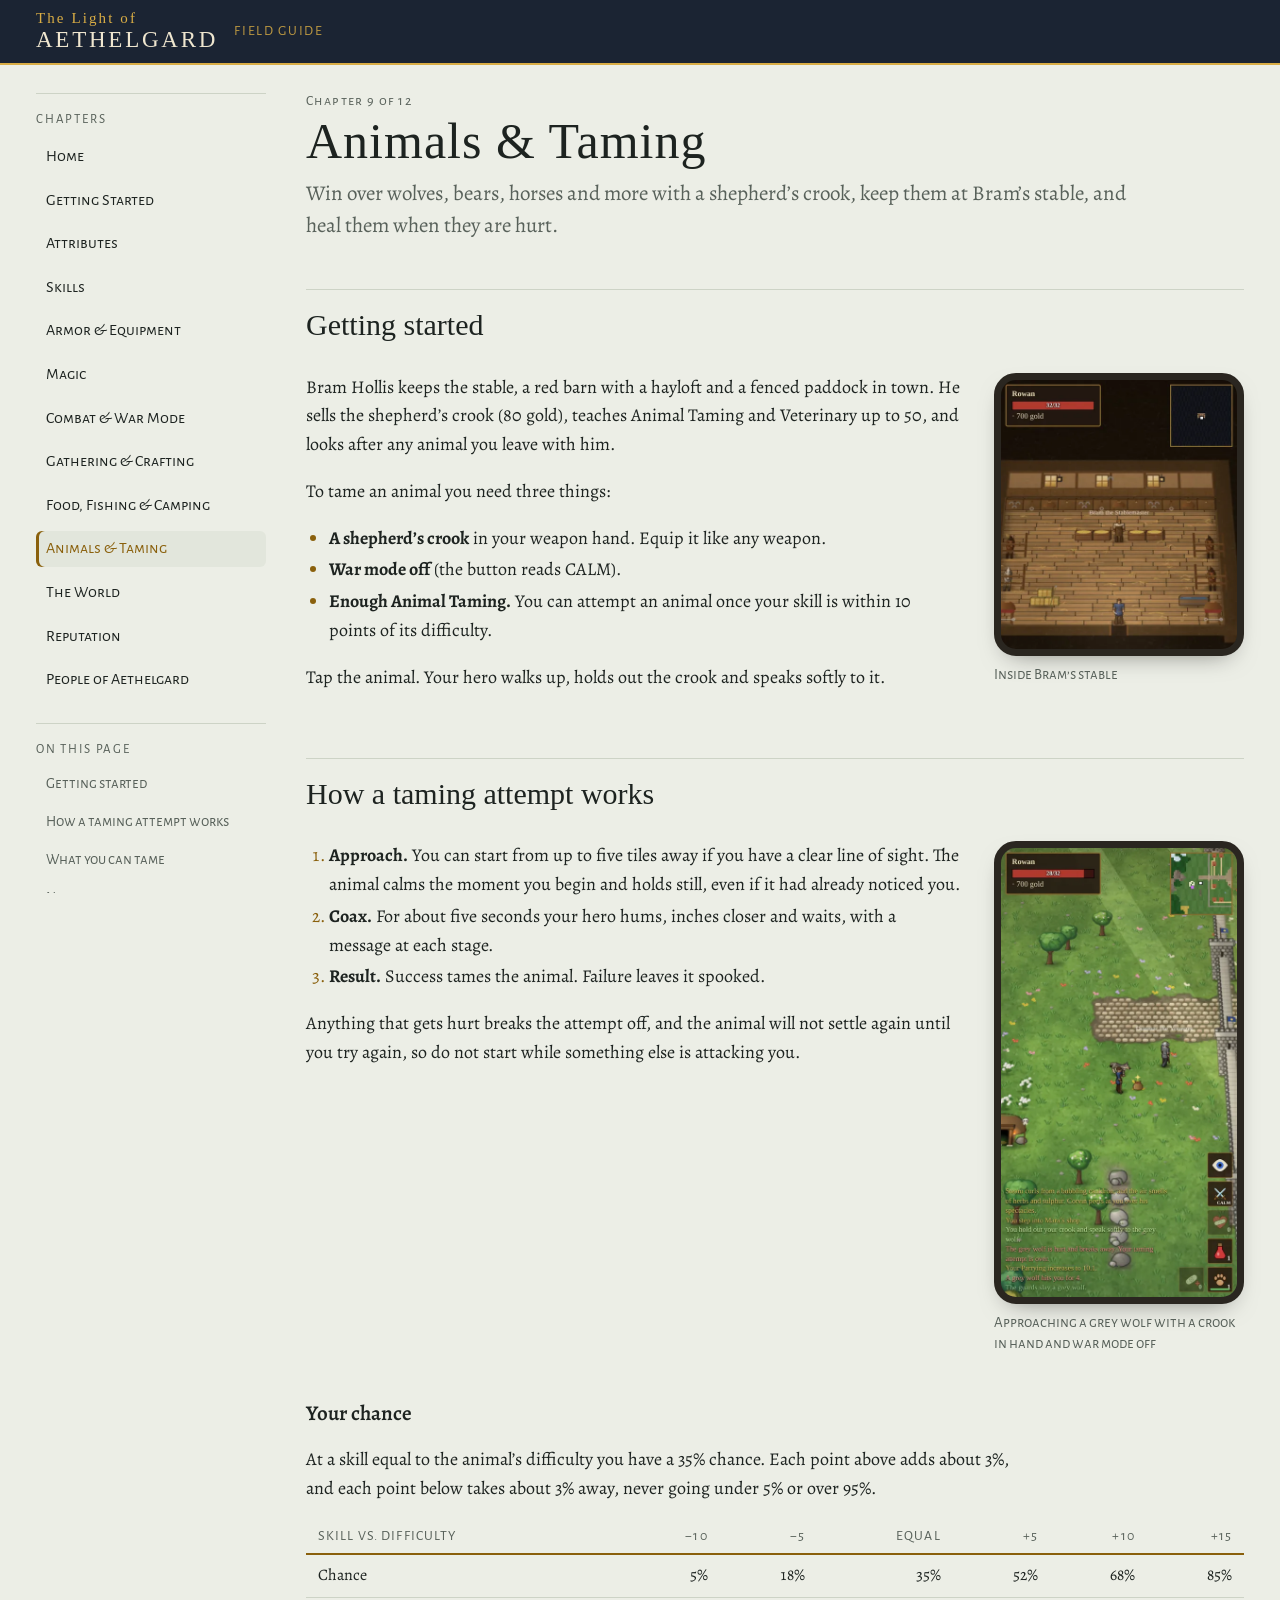
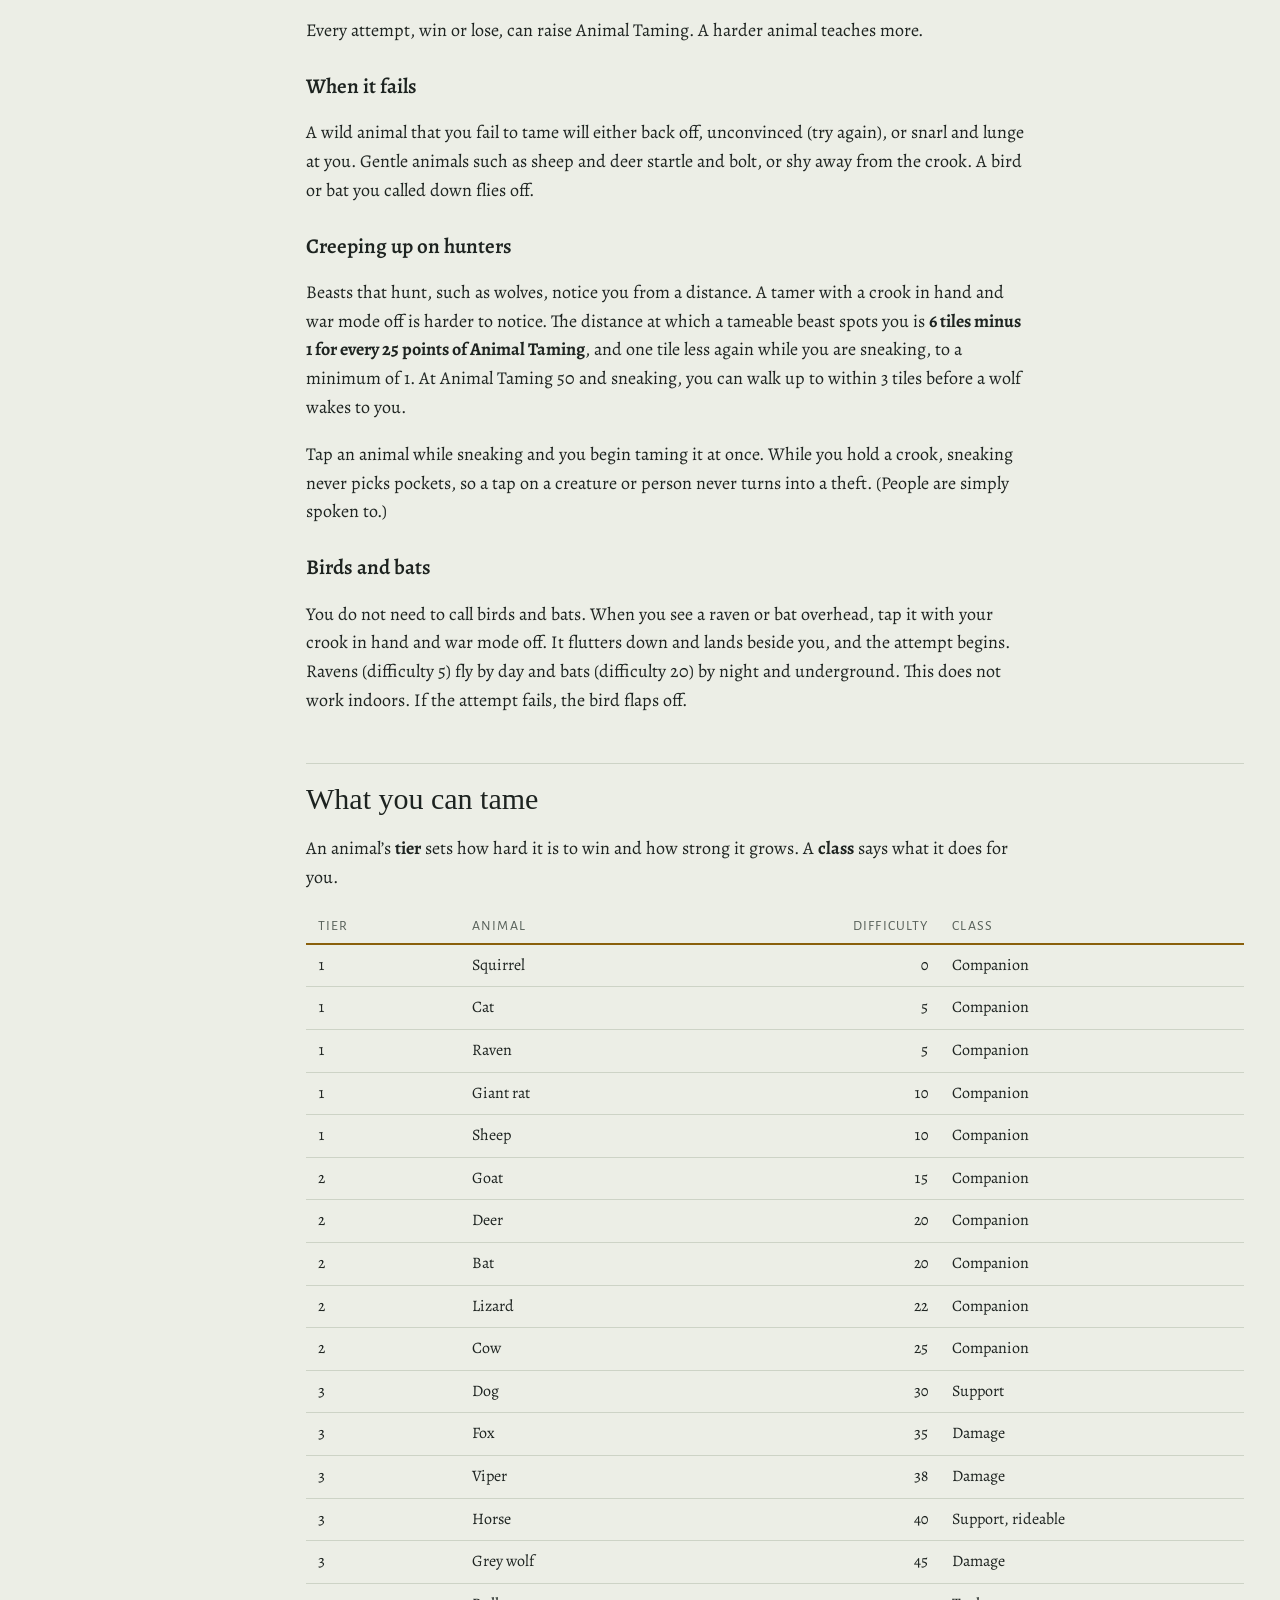
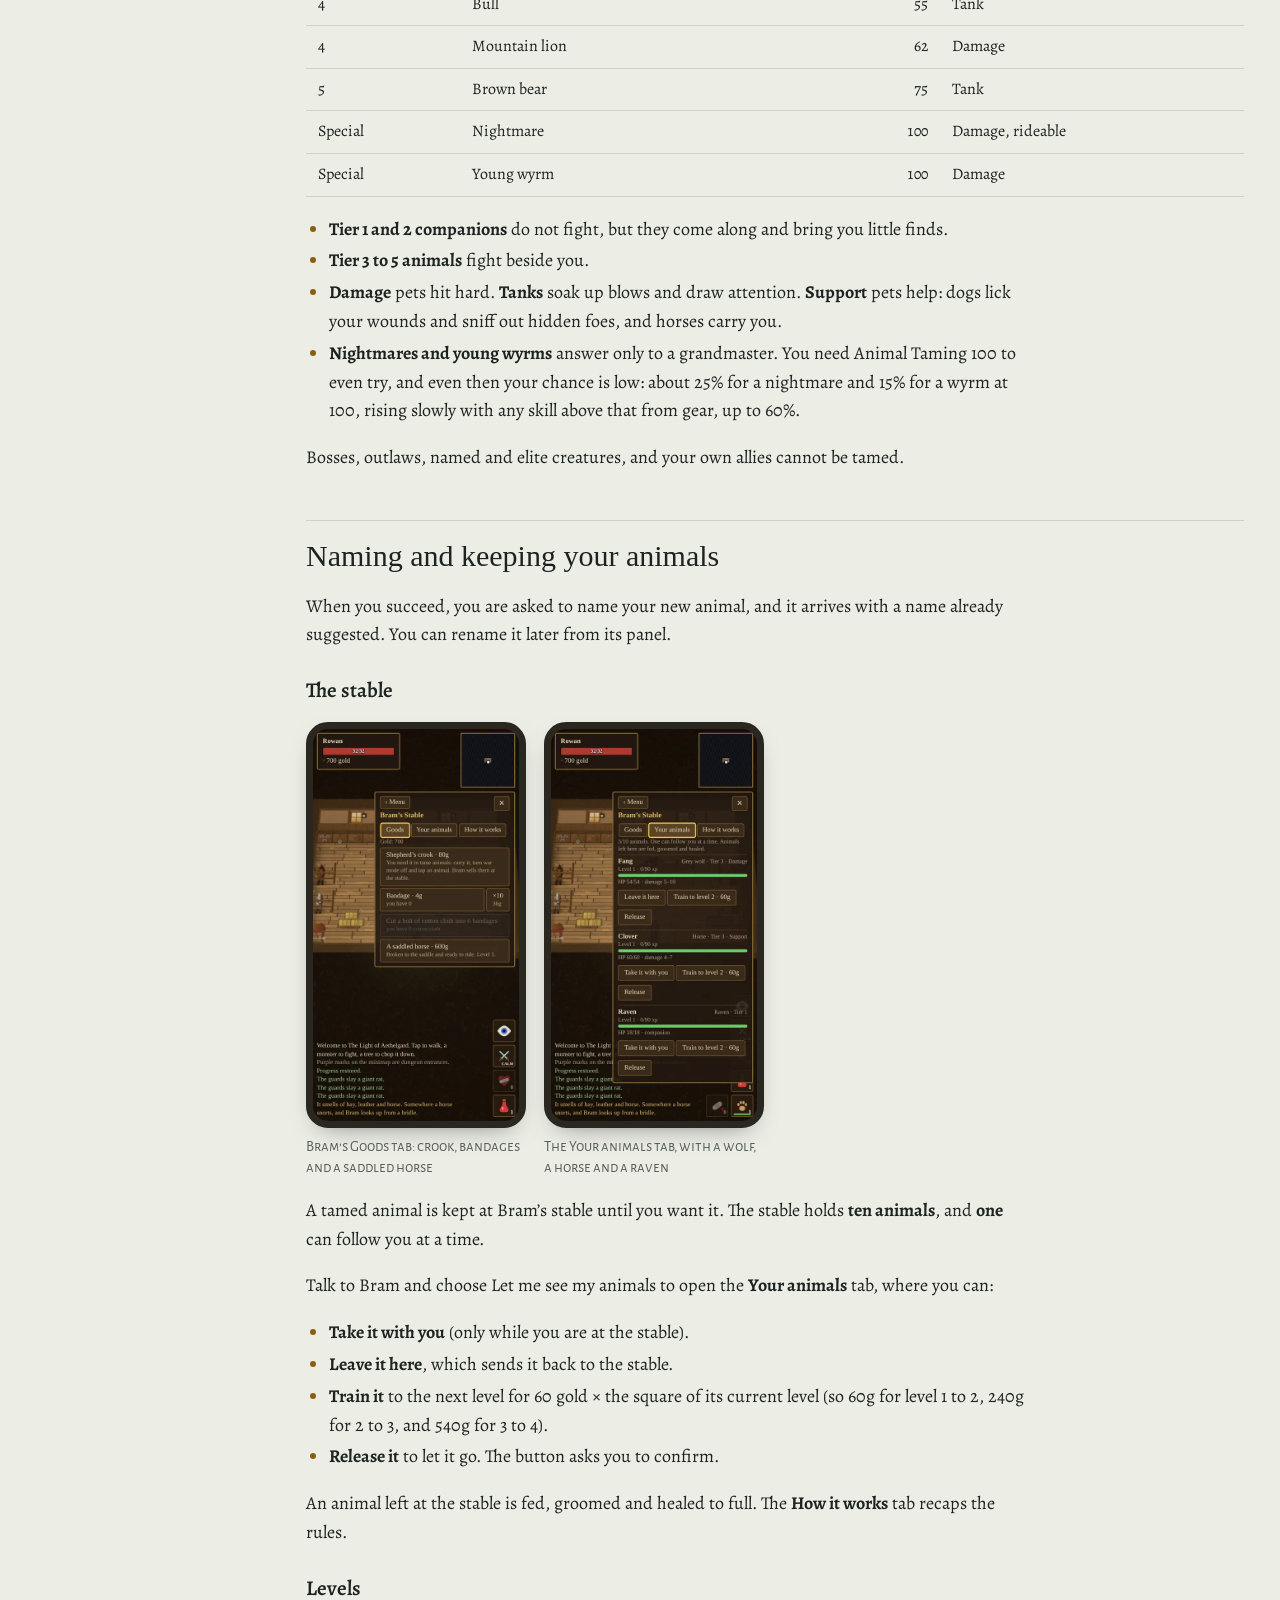
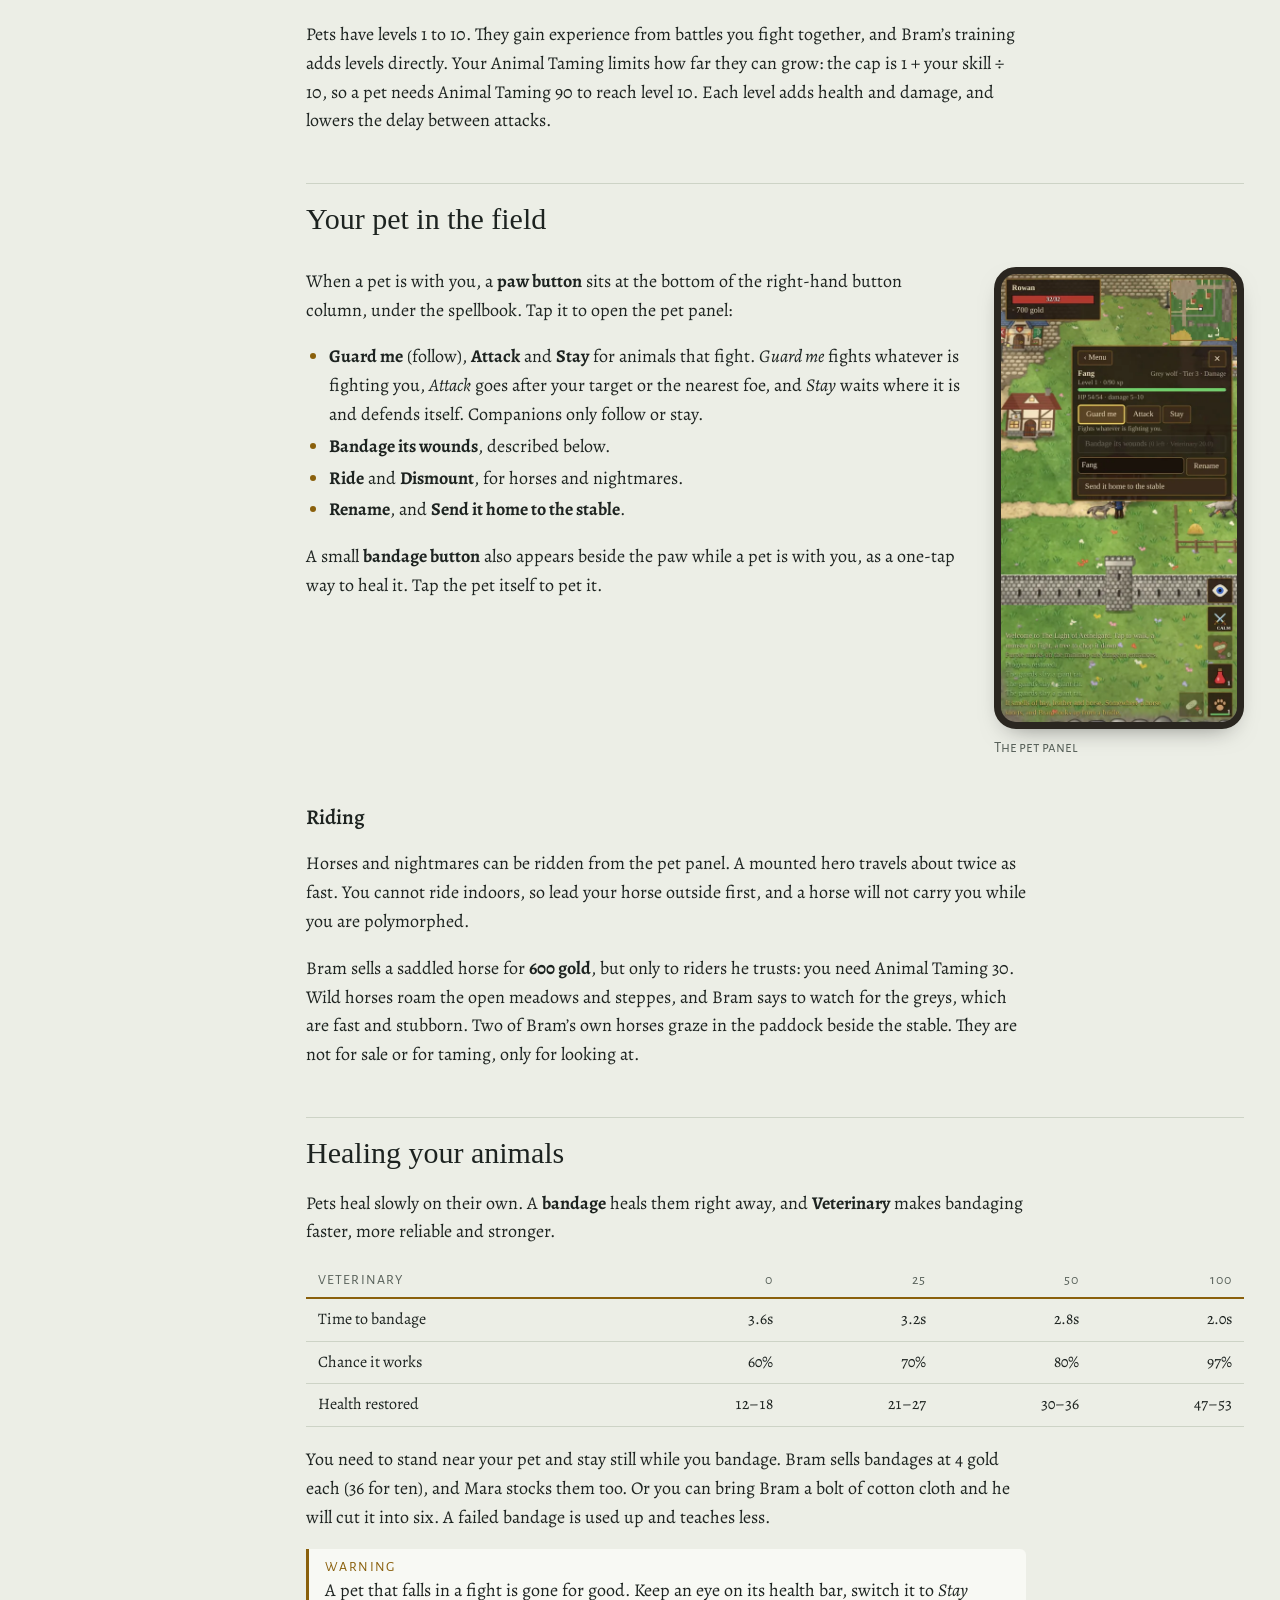
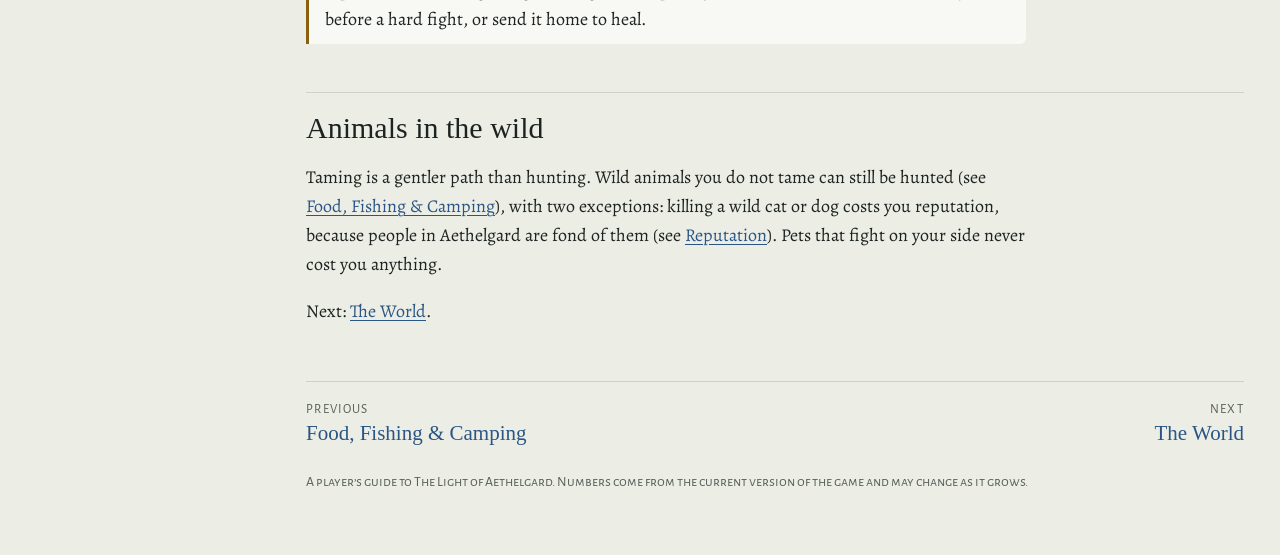
==== commit 53dd49e7: "Trying main with original formatting" ====
--- a/animals.html
+++ b/animals.html
@@ -23,7 +23,7 @@
 <h2 id="getting-started">Getting started</h2>
 <div class="split"><div><p>Bram Hollis keeps the stable, a red barn with a hayloft and a fenced paddock in town. He sells the shepherd’s crook (80 gold), teaches Animal Taming and Veterinary up to 50, and looks after any animal you leave with him.</p><p>To tame an animal you need three things:</p><ul><li><b>A shepherd’s crook</b> in your weapon hand. Equip it like any weapon.</li><li><b>War mode off</b> (the button reads CALM).</li><li><b>Enough Animal Taming.</b> You can attempt an animal once your skill is within 10 points of its difficulty.</li></ul><p>Tap the animal. Your hero walks up, holds out the crook and speaks softly to it.</p></div><figure class="phone"><div class="scr"><img src="in_stable.webp" alt="Inside Bram&#x27;s stable" loading="lazy"></div><figcaption>Inside Bram’s stable</figcaption></figure></div>
 <h2 id="how-a-taming-attempt-works">How a taming attempt works</h2>
-<div class="split"><div><ol class="steps"><li><b>Approach.</b> You can start from up to five tiles away if you have a clear line of sight. The animal calms the moment you begin and holds still, even if it had already noticed you.</li><li><b>Coax.</b> For about five seconds your hero hums, inches closer and waits, with a message at each stage.</li><li><b>Result.</b> Success tames the animal. Failure leaves it spooked.</li></ol><p>Anything that gets hurt breaks the attempt off, and the animal will not settle again until you try again, so do not start while something else is attacking you.</p></div><figure class="phone"><div class="scr"><img src="taming.webp" alt="Approaching a grey wolf with a crook in hand and war mode off" loading="lazy"></div><figcaption>Approaching a grey wolf with a crook in hand and war mode off</figcaption></figure></div>
+<div class="split"><div><ol><li><b>Approach.</b> You can start from up to five tiles away if you have a clear line of sight. The animal calms the moment you begin and holds still, even if it had already noticed you.</li><li><b>Coax.</b> For about five seconds your hero hums, inches closer and waits, with a message at each stage.</li><li><b>Result.</b> Success tames the animal. Failure leaves it spooked.</li></ol><p>Anything that gets hurt breaks the attempt off, and the animal will not settle again until you try again, so do not start while something else is attacking you.</p></div><figure class="phone"><div class="scr"><img src="taming.webp" alt="Approaching a grey wolf with a crook in hand and war mode off" loading="lazy"></div><figcaption>Approaching a grey wolf with a crook in hand and war mode off</figcaption></figure></div>
 <h3 id="your-chance">Your chance</h3>
 <p>At a skill equal to the animal’s difficulty you have a 35% chance. Each point above adds about 3%, and each point below takes about 3% away, never going under 5% or over 95%.</p>
 <div class="tbl"><table><thead><tr><th>Skill vs. difficulty</th><th class="r">−10</th><th class="r">−5</th><th class="r">Equal</th><th class="r">+5</th><th class="r">+10</th><th class="r">+15</th></tr></thead><tbody><tr><td>Chance</td><td class="r">5%</td><td class="r">18%</td><td class="r">35%</td><td class="r">52%</td><td class="r">68%</td><td class="r">85%</td></tr></tbody></table></div>
@@ -43,7 +43,7 @@
 <h2 id="naming-and-keeping-your-animals">Naming and keeping your animals</h2>
 <p>When you succeed, you are asked to name your new animal, and it arrives with a name already suggested. You can rename it later from its panel.</p>
 <h3 id="the-stable">The stable</h3>
-<div class="pair"><figure class="phone"><div class="scr"><img src="stable_goods.webp" alt="Bram&#x27;s Goods tab: crook, bandages and saddled horses" loading="lazy"></div><figcaption>Bram’s Goods tab: crook, bandages and saddled horses</figcaption></figure><figure class="phone"><div class="scr"><img src="stable_animals.webp" alt="The Your animals tab, with a wolf, a horse and a raven" loading="lazy"></div><figcaption>The Your animals tab, with a wolf, a horse and a raven</figcaption></figure></div>
+<div class="pair"><figure class="phone"><div class="scr"><img src="stable_goods.webp" alt="Bram&#x27;s Goods tab: crook, bandages and a saddled horse" loading="lazy"></div><figcaption>Bram’s Goods tab: crook, bandages and a saddled horse</figcaption></figure><figure class="phone"><div class="scr"><img src="stable_animals.webp" alt="The Your animals tab, with a wolf, a horse and a raven" loading="lazy"></div><figcaption>The Your animals tab, with a wolf, a horse and a raven</figcaption></figure></div>
 <p>A tamed animal is kept at Bram’s stable until you want it. The stable holds <b>ten animals</b>, and <b>one</b> can follow you at a time.</p>
 <p>Talk to Bram and choose <span class=”k”>Let me see my animals</span> to open the <b>Your animals</b> tab, where you can:</p>
 <ul><li><b>Take it with you</b> (only while you are at the stable).</li><li><b>Leave it here</b>, which sends it back to the stable.</li><li><b>Train it</b> to the next level for 60 gold × the square of its current level (so 60g for level 1 to 2, 240g for 2 to 3, and 540g for 3 to 4).</li><li><b>Release it</b> to let it go. The button asks you to confirm.</li></ul>
--- a/style.css
+++ b/style.css
@@ -1,132 +1,156 @@
-/* The Light of Aethelgard · Field Guide */
+/* The Light of Aethelgard: Field Guide
+   Layout: a sticky chapter rail on the left (wide screens), reading column with phone-framed
+   screenshots set beside the text; stacks to one column with a page picker on phones. */
 :root{
-  --bg:#efe5cf;--paper:#fbf6ea;--paper2:#f5ecd8;--ink:#2a2016;--mut:#6e5c44;--line:#d8c6a0;
-  --gold:#a8741a;--gold2:#c99a3e;--red:#8e2b22;--green:#3d6b35;--hd:#221910;--hdi:#f1dfb4;
-  --shadow:0 1px 2px rgba(60,40,10,.12),0 6px 20px rgba(60,40,10,.08);
-  --serif:"Alegreya",Georgia,"Palatino Linotype",serif;
-  --caps:"Alegreya Sans SC","Gill Sans",system-ui,sans-serif;
-  --fell:"IM Fell English SC","Alegreya",Georgia,serif;
+  --bg:#eceee6;          /* pale sage vellum */
+  --surface:#f8f9f4;
+  --sunk:#e2e6dc;
+  --ink:#1d2320;
+  --muted:#58615a;
+  --line:#cdd3c6;
+  --gold:#8a600c;        /* gold leaf, dark enough for text */
+  --gold-hi:#d9ad45;
+  --blue:#2b5584;        /* castle banner blue, links */
+  --red:#a33a2a;
+  --green:#3d7a3a;
+  --frame:#2a2620;       /* phone bezel */
+  --band:#1b2433;        /* night-blue header band */
+  --band-ink:#efe6cf;
+  --display:"IM Fell English SC","Iowan Old Style",Georgia,serif;
+  --body:"Alegreya",Georgia,"Times New Roman",serif;
+  --label:"Alegreya Sans SC","Alegreya Sans","Gill Sans",system-ui,sans-serif;
+  --radius:6px;
+  color-scheme:light;
 }
-@media (prefers-color-scheme:dark){:root{
-  --bg:#120d08;--paper:#1c150e;--paper2:#241a11;--ink:#ecdfc4;--mut:#b09a78;--line:#3e3020;
-  --gold:#d9a845;--gold2:#e8bf62;--red:#e07a6a;--green:#8cc07a;--hd:#0b0805;--hdi:#f1dfb4;
-  --shadow:0 1px 2px rgba(0,0,0,.4),0 8px 24px rgba(0,0,0,.35);
-}}
+@media (prefers-color-scheme:dark){:root:not([data-theme="light"]){
+  --bg:#0f1318;--surface:#161c23;--sunk:#1c232c;--ink:#e7e3d6;--muted:#a1a79c;--line:#2b343f;
+  --gold:#e3bd5f;--gold-hi:#f2d27c;--blue:#9cc1ef;--red:#ef8a76;--green:#8fcf86;--frame:#05070a;--band:#0a0e14;--band-ink:#efe6cf;color-scheme:dark}}
+:root[data-theme="dark"]{
+  --bg:#0f1318;--surface:#161c23;--sunk:#1c232c;--ink:#e7e3d6;--muted:#a1a79c;--line:#2b343f;
+  --gold:#e3bd5f;--gold-hi:#f2d27c;--blue:#9cc1ef;--red:#ef8a76;--green:#8fcf86;--frame:#05070a;--band:#0a0e14;--band-ink:#efe6cf;color-scheme:dark}
+
 *{box-sizing:border-box}
-html{-webkit-text-size-adjust:100%;scroll-padding-top:76px}
-body{margin:0;background:var(--bg);color:var(--ink);font:18px/1.6 var(--serif)}
-a{color:var(--gold)}a:hover{color:var(--gold2)}
-img{max-width:100%}
+html{scroll-padding-top:72px}
+body{margin:0;background:var(--bg);color:var(--ink);font:18px/1.6 var(--body);-webkit-text-size-adjust:100%}
+body::before{content:"";position:fixed;inset:0 0 auto;height:env(safe-area-inset-top,0px);z-index:30;background:var(--band)}
+a{color:var(--blue);text-decoration-thickness:1px;text-underline-offset:3px}
+a:hover{text-decoration-thickness:2px}
+:focus-visible{outline:2px solid var(--gold-hi);outline-offset:2px}
+img{max-width:100%;height:auto;display:block}
 
-/* ---- masthead ---- */
-.top{position:sticky;top:0;z-index:5;background:var(--hd);border-bottom:3px double var(--gold);box-shadow:0 2px 12px rgba(0,0,0,.35)}
-.top-in{max-width:1180px;margin:0 auto;display:flex;align-items:center;gap:14px;padding:8px 16px}
-.mark{text-decoration:none;color:var(--hdi);line-height:1;display:flex;flex-direction:column}
-.mark small{font:13px var(--caps);letter-spacing:.18em;opacity:.8}
-.mark b{font:26px/1 var(--fell);letter-spacing:.06em;color:#f3d48a;text-shadow:0 0 12px rgba(255,190,80,.35)}
-.tag{font:13px var(--caps);letter-spacing:.14em;color:#c9a96a;border-left:1px solid #5a4630;padding-left:12px}
-.sp{flex:1}
-.picker{flex:0 1 auto;min-width:0}
-.picker select{font:15px var(--caps);background:#2e2216;color:var(--hdi);border:1px solid #6a5232;border-radius:8px;padding:7px 10px;width:100%;max-width:200px}
-.mark{flex:0 0 auto}
+/* ---------- top bar ---------- */
+.top{position:sticky;top:env(safe-area-inset-top,0px);z-index:20;background:var(--band);color:var(--band-ink);border-bottom:2px solid var(--gold-hi)}
+.top-in{display:flex;align-items:center;gap:16px;max-width:1240px;margin:0 auto;padding-block:10px;
+  padding-left:max(16px,env(safe-area-inset-left,0px));padding-right:max(16px,env(safe-area-inset-right,0px))}
+.mark{display:flex;flex-direction:column;line-height:1;text-decoration:none;color:var(--band-ink)}
+.mark small{font:15px var(--display);letter-spacing:.14em;color:var(--gold-hi)}
+.mark b{font:400 23px var(--display);letter-spacing:.12em}
+.top .sp{flex:1}
+.top .tag{font:14px var(--label);letter-spacing:.12em;text-transform:uppercase;color:var(--gold-hi);opacity:.85}
+.picker{display:none;min-width:0}
 
-/* ---- layout ---- */
-.wrap{max-width:1180px;margin:0 auto;display:grid;grid-template-columns:240px minmax(0,1fr);gap:36px;padding:0 16px}
-.rail{position:sticky;top:76px;align-self:start;max-height:calc(100vh - 90px);overflow:auto;padding:26px 0 20px;font:15px/1.35 var(--caps)}
-.rail h2{font:13px var(--caps);letter-spacing:.16em;text-transform:uppercase;color:var(--mut);margin:0 0 8px;border:0;padding:0}
-.rail h2::before{content:none}
-.rail ol{list-style:none;margin:0 0 22px;padding:0}
-.rail li{margin:1px 0}
-.rail li a{display:block;padding:5px 10px;border-radius:6px;color:var(--ink);text-decoration:none;border-left:3px solid transparent}
-.rail li a:hover{background:var(--paper2)}
-.rail li a[aria-current]{background:var(--paper);border-left-color:var(--gold);color:var(--gold);font-weight:600;box-shadow:var(--shadow)}
-.rail .toc li a{font-size:14px;color:var(--mut);padding:3px 10px}
-main{min-width:0;max-width:820px;padding:26px 0 40px}
-@media (min-width:901px){.picker{display:none}}
-@media (max-width:900px){.wrap{grid-template-columns:minmax(0,1fr);gap:0}.rail{display:none}.tag{display:none}main{padding-top:18px}}
+/* ---------- frame ---------- */
+.wrap{display:grid;grid-template-columns:230px minmax(0,1fr);gap:40px;max-width:1240px;margin:0 auto;
+  padding-left:max(16px,env(safe-area-inset-left,0px));padding-right:max(16px,env(safe-area-inset-right,0px));padding-block:28px 64px}
+.rail{position:sticky;top:84px;align-self:start;max-height:calc(100vh - 100px);overflow:auto;font-family:var(--label);font-size:16px}
+.rail h2{font:13px var(--label);letter-spacing:.14em;text-transform:uppercase;color:var(--muted);margin:0 0 8px}
+.rail ol{list-style:none;margin:0 0 22px;padding:0;display:grid;gap:2px}
+.rail a{display:block;padding:5px 10px;border-radius:var(--radius);color:var(--ink);text-decoration:none}
+.rail a:hover{background:var(--sunk)}
+.rail a[aria-current]{background:var(--sunk);color:var(--gold);box-shadow:inset 3px 0 0 var(--gold)}
+.rail .toc a{font-size:15px;color:var(--muted);padding:3px 10px}
 
-/* ---- type ---- */
-.crumb{font:13px var(--caps);letter-spacing:.16em;color:var(--gold);margin:0 0 4px;text-transform:uppercase}
-h1{font:400 clamp(30px,6vw,44px)/1.1 var(--fell);margin:0 0 8px;color:var(--ink)}
-.lede{font-size:20px;font-style:italic;color:var(--mut);margin:0 0 22px;padding-bottom:18px;border-bottom:1px solid var(--line)}
-h2{font:400 28px/1.2 var(--fell);margin:42px 0 12px;padding-bottom:6px;border-bottom:2px solid var(--line);color:var(--ink)}
-h2::before{content:"❦ ";color:var(--gold);font-size:.8em}
-h3{font:700 21px/1.3 var(--serif);margin:28px 0 8px;color:var(--gold)}
-h4{font:600 15px var(--caps);letter-spacing:.08em;margin:18px 0 4px;color:var(--mut)}
-p{margin:10px 0}
-ul,ol{padding-left:1.35em;margin:10px 0}li{margin:5px 0}li::marker{color:var(--gold)}
-b{font-weight:700}
-.k{display:inline-block;font:600 .8em/1 var(--caps);letter-spacing:.04em;padding:3px 7px;border:1px solid var(--line);border-bottom-width:2px;border-radius:5px;background:var(--paper);white-space:nowrap}
-ol.steps{list-style:none;padding:0;counter-reset:s}
-ol.steps li{counter-increment:s;position:relative;padding:10px 12px 10px 50px;margin:8px 0;background:var(--paper);border:1px solid var(--line);border-radius:10px}
-ol.steps li::before{content:counter(s);position:absolute;left:12px;top:10px;width:26px;height:26px;border-radius:50%;background:var(--gold);color:var(--paper);font:700 15px/26px var(--caps);text-align:center}
+main{min-width:0}
+.crumb{font:14px var(--label);letter-spacing:.1em;color:var(--muted);margin:0 0 4px}
+h1{font:400 clamp(34px,5vw,50px)/1.08 var(--display);letter-spacing:.02em;margin:0 0 10px;text-wrap:balance}
+.lede{font-size:21px;line-height:1.5;color:var(--muted);max-width:40em;margin:0 0 28px}
+h2{font:400 30px/1.15 var(--display);margin:48px 0 12px;padding-top:18px;border-top:1px solid var(--line);text-wrap:balance}
+h3{font:600 21px/1.3 var(--body);margin:28px 0 6px;text-wrap:balance}
+h4{font:15px var(--label);letter-spacing:.1em;text-transform:uppercase;color:var(--gold);margin:22px 0 4px}
+p,ul,ol{max-width:40em}
+ul,ol{padding-left:1.3em}
+li{margin:3px 0}
+li::marker{color:var(--gold)}
+strong{font-weight:700}
+.k{font:600 .86em var(--label);letter-spacing:.04em;background:var(--sunk);border:1px solid var(--line);border-radius:4px;padding:1px 6px;white-space:nowrap}
+.num{font-variant-numeric:tabular-nums}
 
-/* ---- tables ---- */
-.tbl{overflow-x:auto;margin:16px 0;border:1px solid var(--line);border-radius:10px;background:var(--paper);box-shadow:var(--shadow)}
-table{border-collapse:collapse;width:100%;font-size:16px;line-height:1.4}
-th{font:600 14px var(--caps);letter-spacing:.06em;text-align:left;background:var(--paper2);color:var(--mut);padding:10px 12px;border-bottom:2px solid var(--line);white-space:nowrap}
-td{padding:9px 12px;border-top:1px solid var(--line);vertical-align:top}
-tbody tr:first-child td{border-top:0}
-tbody tr:nth-child(even) td{background:rgba(168,116,26,.05)}
-td:first-child{font-weight:600}
-.r{text-align:right;font-variant-numeric:tabular-nums;white-space:nowrap}
+/* text beside a phone screenshot */
+.split{display:grid;grid-template-columns:minmax(0,1fr) 250px;gap:32px;align-items:start}
+.split > div{min-width:0}
+.pair{display:grid;grid-template-columns:repeat(auto-fill,minmax(170px,220px));gap:18px;margin:18px 0}
+.pair figure{margin:0;width:auto}
+.pair.five{grid-template-columns:repeat(5,minmax(0,1fr))}
+@media (max-width:720px){.pair.five{display:flex;overflow-x:auto;scroll-snap-type:x mandatory;padding-bottom:6px}.pair.five figure{flex:0 0 46%;scroll-snap-align:start}}
+figure{margin:18px 0}
+figure.phone{width:250px;max-width:100%}
+figure.phone .scr{border:7px solid var(--frame);border-radius:22px;overflow:hidden;background:var(--frame);box-shadow:0 10px 26px -14px rgba(0,0,0,.55)}
+figure.shot .scr{border:1px solid var(--line);border-radius:var(--radius);overflow:hidden}
+figure.port{width:200px;max-width:100%}
+figure.port .scr{border-radius:50% 50% var(--radius) var(--radius);overflow:hidden;border:3px solid var(--gold-hi);background:var(--sunk)}
+figcaption{font:15px/1.4 var(--label);color:var(--muted);margin-top:8px}
 
-/* ---- notes and quotes ---- */
-.note{margin:18px 0;padding:12px 16px;background:var(--paper);border:1px solid var(--line);border-left:5px solid var(--gold);border-radius:8px;box-shadow:var(--shadow)}
-.note b:first-child{display:block;font:600 13px var(--caps);letter-spacing:.14em;text-transform:uppercase;color:var(--gold);margin-bottom:2px}
-.note.warn{border-left-color:var(--red)}.note.warn b:first-child{color:var(--red)}
-.quote{font-style:italic;color:var(--mut);border-left:3px solid var(--gold2);padding:2px 0 2px 14px;margin:10px 0}
+/* callouts */
+.note{border-left:3px solid var(--gold);background:var(--surface);padding:10px 16px;border-radius:0 var(--radius) var(--radius) 0;max-width:40em;margin:18px 0}
+.note b:first-child{font:14px var(--label);letter-spacing:.1em;text-transform:uppercase;color:var(--gold);display:block}
+.quote{font-style:italic;max-width:38em;margin:12px 0;padding-left:16px;border-left:2px solid var(--line);color:var(--ink)}
+details.spoil{max-width:40em;border:1px solid var(--line);border-radius:var(--radius);background:var(--surface);padding:10px 16px;margin:18px 0}
+details.spoil summary{cursor:pointer;font:16px var(--label);letter-spacing:.06em;color:var(--red)}
 
-/* ---- figures ---- */
-figure{margin:18px auto;text-align:center}
-figure.phone{width:min(240px,70vw)}
-figure.phone .scr{border-radius:22px;padding:7px;background:linear-gradient(160deg,#3a2c1c,#120c07);box-shadow:var(--shadow),inset 0 0 0 1px #6a5232}
-figure.phone .scr img{display:block;width:100%;border-radius:16px}
-figcaption{font:14px/1.35 var(--caps);color:var(--mut);margin-top:8px}
-.split{display:grid;grid-template-columns:minmax(0,1fr) 240px;gap:26px;align-items:start;margin:8px 0}
-.split>figure{margin:6px 0 0}
-.split.hero{padding:18px;background:var(--paper);border:1px solid var(--line);border-radius:14px;box-shadow:var(--shadow)}
-.split.hero>div>p:first-child::first-letter{float:left;font:400 58px/.85 var(--fell);color:var(--gold);padding:6px 8px 0 0}
-.pair{display:flex;flex-wrap:wrap;justify-content:center;gap:20px;margin:16px 0}
-.pair figure{margin:0}
-@media (max-width:640px){.split{grid-template-columns:minmax(0,1fr)}.split>figure{margin:6px auto 0}}
+/* tables */
+.tbl{overflow-x:auto;margin:16px 0;max-width:100%}
+table{border-collapse:collapse;min-width:100%;font-size:16px;font-variant-numeric:tabular-nums}
+th{font:14px var(--label);letter-spacing:.08em;text-transform:uppercase;color:var(--muted);text-align:left;padding:8px 12px;border-bottom:2px solid var(--gold)}
+td{padding:8px 12px;border-bottom:1px solid var(--line);vertical-align:top}
+td.r,th.r{text-align:right}
+tr:hover td{background:var(--surface)}
 
-/* ---- home cards ---- */
-.cards{display:grid;grid-template-columns:repeat(auto-fill,minmax(220px,1fr));gap:12px;margin:14px 0}
-.card{display:flex;flex-direction:column;gap:4px;padding:14px 16px;background:var(--paper);border:1px solid var(--line);border-radius:12px;text-decoration:none;color:var(--ink);box-shadow:var(--shadow);transition:transform .15s,border-color .15s}
-.card:hover{transform:translateY(-2px);border-color:var(--gold)}
-.card b{font:400 21px/1.15 var(--fell);color:var(--gold)}
-.card span{font-size:15px;line-height:1.4;color:var(--mut)}
+/* home cards */
+.cards{display:grid;grid-template-columns:repeat(2,minmax(0,1fr));gap:14px;margin:24px 0;max-width:52em}
+@media (max-width:640px){.cards{grid-template-columns:minmax(0,1fr)}}
+.card{display:flex;flex-direction:column;gap:4px;padding:16px 18px;background:var(--surface);border:1px solid var(--line);border-radius:var(--radius);text-decoration:none;color:var(--ink)}
+.card:hover{border-color:var(--gold)}
+.card b{font:400 22px var(--display);color:var(--gold)}
+.card span{font-size:16px;color:var(--muted)}
+.hero{display:grid;grid-template-columns:minmax(0,1fr) 250px;gap:32px;align-items:center}
 
-/* ---- reputation ladder ---- */
-.ladder{display:grid;grid-template-columns:minmax(0,1fr) minmax(0,1fr);gap:6px 10px;margin:16px 0}
-.ladder .h{font:600 13px var(--caps);letter-spacing:.14em;text-transform:uppercase;color:var(--mut);padding:0 4px}
-.ladder .good,.ladder .bad{display:flex;justify-content:space-between;align-items:baseline;gap:8px;padding:8px 12px;border-radius:8px;font-weight:600;background:var(--paper);border:1px solid var(--line)}
-.ladder .good{border-left:4px solid var(--green)}.ladder .bad{border-left:4px solid var(--red)}
-.ladder i{font:600 13px var(--caps);font-style:normal;color:var(--mut)}
-@media (max-width:480px){.ladder .good,.ladder .bad{flex-direction:column;gap:0;font-size:16px;padding:7px 9px}.mark b{font-size:22px}}
+/* people */
+.person{display:grid;grid-template-columns:150px minmax(0,1fr);gap:24px;align-items:start;margin:22px 0 10px}
+.person figure{margin:0;width:150px}
+.facts{display:flex;flex-wrap:wrap;gap:6px 14px;font:15px var(--label);color:var(--muted);margin:0 0 6px}
+.facts span b{color:var(--ink);font-weight:600}
 
-/* ---- people ---- */
-.person{display:grid;grid-template-columns:64px minmax(0,1fr);gap:16px;margin:18px 0;padding:16px;background:var(--paper);border:1px solid var(--line);border-radius:14px;box-shadow:var(--shadow)}
-.person h3{margin:2px 0 6px}
-.seal{width:64px;height:64px;border-radius:50%;display:grid;place-items:center;font:400 26px/1 var(--fell);color:#f3d48a;background:radial-gradient(circle at 35% 30%,#5a4126,#1e140b);box-shadow:inset 0 0 0 2px #a8741a,var(--shadow)}
-.facts{display:flex;flex-wrap:wrap;gap:6px;margin:0 0 8px}
-.facts span{font:13px var(--caps);letter-spacing:.04em;color:var(--mut);background:var(--paper2);border:1px solid var(--line);border-radius:999px;padding:3px 10px}
-.facts b{color:var(--ink);font-weight:600}
-@media (max-width:480px){.person{grid-template-columns:minmax(0,1fr)}.seal{width:48px;height:48px;font-size:20px}}
+/* ladder */
+.ladder{display:grid;grid-template-columns:1fr 1fr;gap:0;max-width:44em;border:1px solid var(--line);border-radius:var(--radius);overflow:hidden;font-size:16px}
+.ladder div{padding:7px 12px;border-bottom:1px solid var(--line);display:flex;justify-content:space-between;gap:10px}
+.ladder .good{background:color-mix(in srgb,var(--gold-hi) 10%,var(--surface))}
+.ladder .bad{background:color-mix(in srgb,var(--red) 8%,var(--surface))}
+.ladder .h{font:14px var(--label);letter-spacing:.1em;text-transform:uppercase;color:var(--muted);background:var(--sunk)}
+.ladder i{font-style:normal;color:var(--muted);font-variant-numeric:tabular-nums}
 
-/* ---- chart ---- */
-.chart{width:100%;max-width:520px;display:block;margin:10px 0}
-.chart text{font:12px var(--caps);fill:var(--mut)}
-.chart .ax{stroke:var(--line);stroke-width:1}
-.chart .ln{fill:none;stroke:var(--gold);stroke-width:3;stroke-linecap:round}
-.chart .dot{fill:var(--gold)}.chart .lbl{fill:var(--ink);font-size:13px}
+.pager{display:flex;justify-content:space-between;gap:16px;flex-wrap:wrap;margin-top:56px;padding-top:18px;border-top:1px solid var(--line);font-family:var(--label)}
+.pager a{text-decoration:none;display:flex;flex-direction:column;max-width:48%}
+.pager small{color:var(--muted);letter-spacing:.1em;text-transform:uppercase;font-size:13px}
+.pager b{font:400 21px var(--display)}
+.pager .nx{text-align:right;margin-left:auto}
+footer{font:14px var(--label);color:var(--muted);margin-top:28px}
 
-/* ---- pager and footer ---- */
-.pager{display:grid;grid-template-columns:1fr 1fr;gap:12px;margin:44px 0 10px}
-.pager a{display:flex;flex-direction:column;padding:12px 16px;background:var(--paper);border:1px solid var(--line);border-radius:12px;text-decoration:none;box-shadow:var(--shadow)}
-.pager a:hover{border-color:var(--gold)}
-.pager small{font:12px var(--caps);letter-spacing:.14em;text-transform:uppercase;color:var(--mut)}
-.pager b{font:400 20px/1.2 var(--fell);color:var(--gold)}
-.pager .nx{text-align:right;grid-column:2}
-footer{margin-top:28px;padding-top:14px;border-top:1px solid var(--line);font:14px var(--caps);color:var(--mut);text-align:center}
+svg text{fill:var(--muted);font:12px var(--label)}
+
+@media (max-width:960px){
+  .wrap{grid-template-columns:minmax(0,1fr);gap:0;padding-block:18px 48px}
+  .rail{display:none}
+  .picker{display:block;flex:0 1 190px}
+  .picker select{font:16px var(--label);background:var(--band);color:var(--band-ink);border:1px solid var(--gold-hi);border-radius:var(--radius);padding:7px 10px;max-width:100%;width:100%}
+  .top .tag{display:none}
+}
+@media (max-width:720px){
+  body{font-size:17px}
+  .split,.hero{grid-template-columns:minmax(0,1fr);gap:4px}
+  .split figure.phone,.hero figure.phone{margin-inline:auto;width:min(250px,80%)}
+  .person{grid-template-columns:96px minmax(0,1fr);gap:14px}
+  .person figure{width:96px}
+  .ladder{grid-template-columns:1fr}
+  .mark b{font-size:19px}
+}
+@media (prefers-reduced-motion:reduce){*{scroll-behavior:auto!important}}
